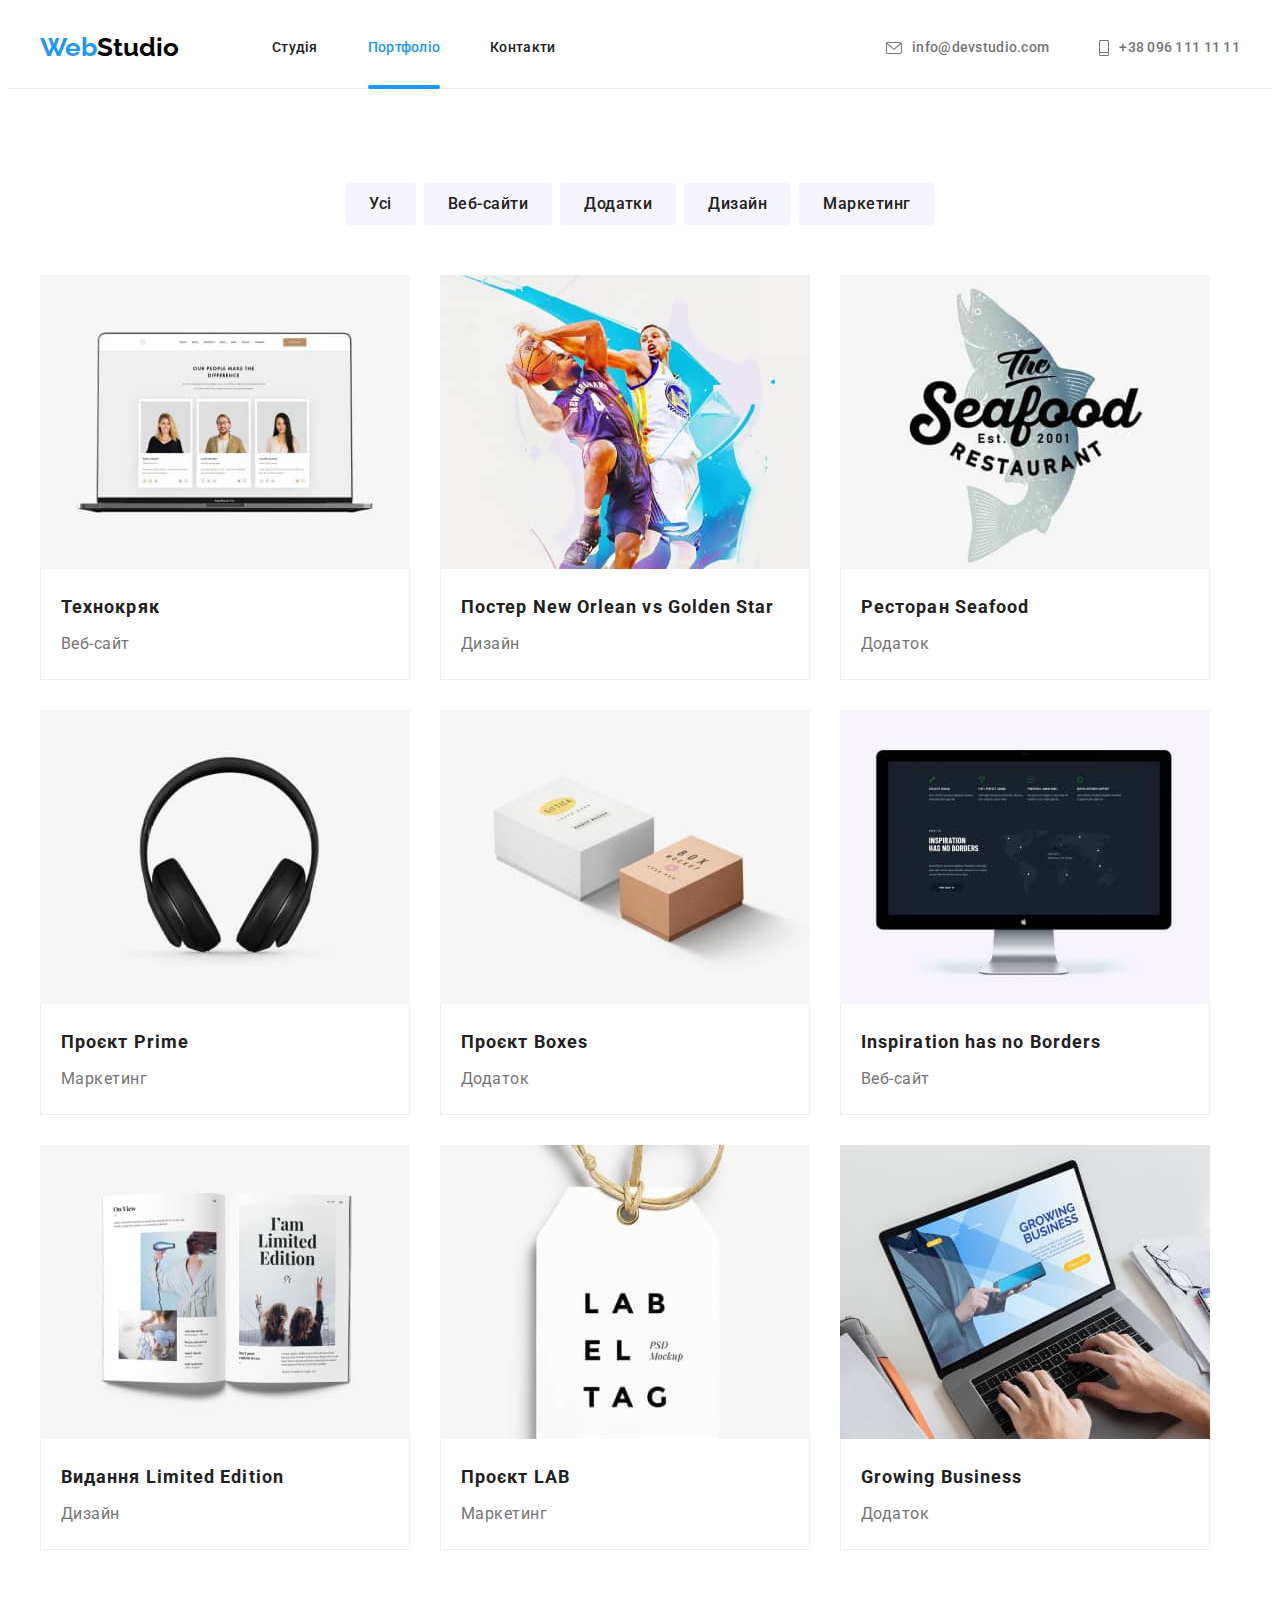
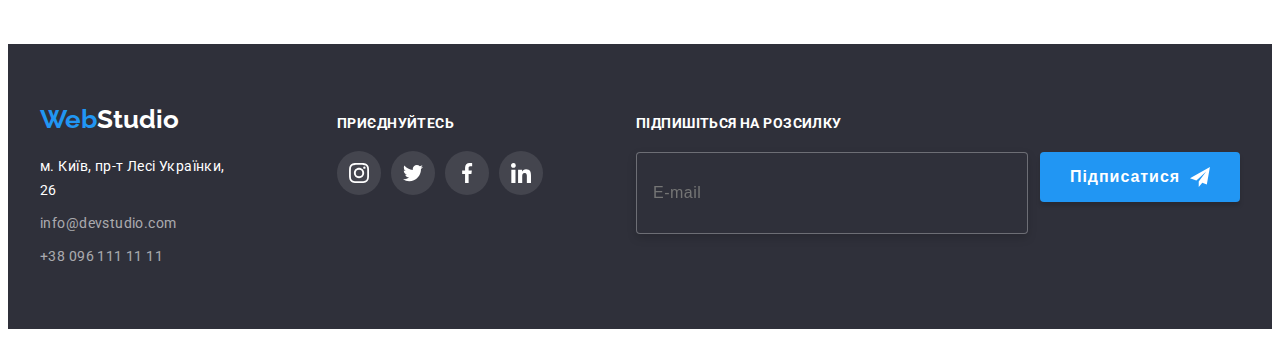
==== portfolio.html @ a9c13bf9 "create" ====
<!DOCTYPE html>
<html lang="en">

<head>
    <meta charset="UTF-8">
    <meta http-equiv="X-UA-Compatible" content="IE=edge">
    <meta name="viewport" content="width=device-width, initial-scale=1.0">

    <!-- Fonts -->
    <link rel="preconnect" href="https://fonts.googleapis.com">
    <link rel="preconnect" href="https://fonts.gstatic.com" crossorigin>
    <link
        href="https://fonts.googleapis.com/css2?family=Raleway:wght@700&family=Roboto:wght@400;500;700;900&display=swap"
        rel="stylesheet">

    <!-- Normalize -->
    <link rel="stylesheet" href="https://cdnjs.cloudflare.com/ajax/libs/modern-normalize/1.1.0/modern-normalize.min.css"
        integrity="sha512-wpPYUAdjBVSE4KJnH1VR1HeZfpl1ub8YT/NKx4PuQ5NmX2tKuGu6U/JRp5y+Y8XG2tV+wKQpNHVUX03MfMFn9Q=="
        crossorigin="anonymous" referrerpolicy="no-referrer" />

    <!-- Custom style -->
    <link rel="stylesheet" href="./css/main.min.css" />
    <!-- <link rel="stylesheet" href="./css/styles.css" /> -->
    <title>Portfolio</title>
</head>

<body>
    <!-- HEADER -->

    <header class="header__border">
        <!-- LOGO -->
        <div class="header__container container">
            <a class="header__logo logo" href="./index.html"> <span class="logo__main-part logo">Web</span><span
                    class="logo__second-part logo">Studio</span></a>
            <nav class="nav">
                <ul class="nav__list list">
                    <li class="nav__item"><a href="./index.html" class="nav__link link">Студія</a></li>
                    <li class="nav__item"><a href="./portfolio.html" class="nav__link link nav__link--current">Портфоліо</a></li>
                    <li class="nav__item"><a href="#contacts" class="nav__link link">Контакти</a></li>
                </ul>
            </nav>
            <ul class="contacts list">
                <li class="contacts__list item">
                    <a class="contacts__link link" href="mailto:info@devstudio.com">
                        <svg class="icons" width="16" height="12">
                            <use href="./images/icons/icons.svg#icon_envelope_hover"></use>
                        </svg>
                        info@devstudio.com</a>
                </li>
                <li class="contacts__list item">
                    <a class="contacts__link link" href="tel:+380961111111">
                        <svg class="icons" width="10" height="16">
                            <use href="./images/icons/icons.svg#icon_mobile_hover"></use>
                        </svg>+38 096 111 11 11</a>
                </li>
            </ul>
        </div>
    </header>

    <main>
        <!-- OUR WORKS -->
        <section class="gallery">
            <div class="gallery__container">
                <h1 class="visually-hidden"> Наші роботи </h1>
                <!-- Radio buttons -->
                <ul class="buttons__list">
                    <li class="buttons__item list"><button class="buttons__btn btn" type="button">Усі</button></li>
                    <li class="buttons__item list"><button class="buttons__btn btn" type="button">Веб-сайти</button></li>
                    <li class="buttons__item list"><button class="buttons__btn btn" type="button">Додатки</button></li>
                    <li class="buttons__item list"><button class="buttons__btn btn" type="button">Дизайн</button></li>
                    <li class="buttons__item list"><button class="buttons__btn btn" type="button">Маркетинг</button></li>
                </ul>
                <!-- GALLERY -->
                <ul class="projects__list list">
                    <li class="projects__item">
                        <a href="" class="projects__img link">
                            <div class="project__thumb">
                                <img src="./images/gallery/technokryak.jpg" width="370" alt="Технокряк">
                                <div class="overlay--slide">
                                    <p class="overlay__text">Ресурс пропонує комплексні пропозиції з різним рівнем
                                        функціоналу та сервісів. Все це дозволить відвідувачу отримати вичерпні
                                        відомості про компанію чи приватну особу.</p>
                                </div>
                            </div>
                            <div class="project__border">
                                <h2 class="projects__titel">Технокряк</h2>
                                <p class="project__description">Веб-сайт</p>
                            </div>
                        </a>
                    </li>
                    <li class="projects__item">
                        <a href="" class="projects__img link">
                            <div class="project__thumb">
                                <img src="./images/gallery/poster.jpg" width="370"
                                    alt="Постер New Orlean vs Golden Star">
                                <div class="overlay--slide">
                                    <p class="overlay__text">Lorem ipsum dolor sit, amet consectetur adipisicing
                                        elit. Similique minus, alias quisquam itaque velit ea reprehenderit quam?
                                        Eveniet, veniam laboriosam?</p>
                                </div>
                            </div>
                            <div class="project__border">
                                <h2 class="projects__titel">Постер New Orlean vs Golden Star</h2>
                                <p class="project__description">Дизайн</p>
                            </div>
                        </a>
                    </li>
                    <li class="projects__item">
                        <a href="" class="projects__img link">
                            <div class="project__thumb">
                                <img src="./images/gallery/restoran.jpg" width="370" 
                                alt="Ресторан Seafood">
                                <div class="overlay--slide">
                                    <p class="overlay__text">Lorem ipsum dolor sit, amet consectetur adipisicing
                                        elit. Similique minus, alias quisquam itaque velit ea reprehenderit quam?
                                        Eveniet, veniam laboriosam?</p>
                                </div>
                            </div>
                            <div class="project__border">
                                <h2 class="projects__titel">Ресторан Seafood</h2>
                                <p class="project__description">Додаток</p>
                            </div>
                        </a>
                    </li>
                    <li class="projects__item">
                        <a href="" class="projects__img link">
                            <div class="project__thumb">
                                <img src="./images/gallery/project-prime.jpg" width="370" 
                                alt="Проєкт Prime">
                                <div class="overlay--slide">
                                    <p class="overlay__text">Lorem ipsum dolor sit, amet consectetur adipisicing
                                        elit. Similique minus, alias quisquam itaque velit ea reprehenderit quam?
                                        Eveniet, veniam laboriosam?</p>
                                </div>
                            </div>
                            <div class="project__border">
                                <h2 class="projects__titel">Проєкт Prime</h2>
                                <p class="project__description">Маркетинг</p>
                            </div>
                        </a>
                    </li>
                    <li class="projects__item">
                        <a href="" class="projects__img link">
                            <div class="project__thumb">
                                <img src="./images/gallery/project-boxes.jpg" width="370" 
                                alt="Проєкт Boxes">
                                <div class="overlay--slide">
                                    <p class="overlay__text">Lorem ipsum dolor sit, amet consectetur adipisicing
                                        elit. Similique minus, alias quisquam itaque velit ea reprehenderit quam?
                                        Eveniet, veniam laboriosam?</p>
                                </div>
                            </div>
                            <div class="project__border">
                                <h2 class="projects__titel">Проєкт Boxes</h2>
                                <p class="project__description">Додаток</p>
                            </div>
                        </a>
                    </li>
                    <li class="projects__item">
                        <a href="" class="projects__img link">
                            <div class="project__thumb">
                                <img src="./images/gallery/Inspiration-has-no-Borders.jpg" width="370"
                                    alt="Inspiration has no Borders">
                                <div class="overlay--slide">
                                    <p class="overlay__text">Lorem ipsum dolor sit, amet consectetur adipisicing
                                            elit. Similique minus, alias quisquam itaque velit ea reprehenderit quam?
                                            Eveniet, veniam laboriosam?</p>
                                </div>
                            </div>
                            <div class="project__border">
                                <h2 class="projects__titel">Inspiration has no Borders</h2>
                                <p class="project__description">Веб-сайт</p>
                            </div>
                        </a>
                    </li>
                    <li class="projects__item">
                        <a href="" class="projects__img link">
                            <div class="project__thumb">
                                <img src="./images/gallery/Vydannya-Limited-Edition.jpg" width="370"
                                    alt="Видання Limited Edition">
                                <div class="overlay--slide">
                                    <p class="overlay__text">Lorem ipsum dolor sit, amet consectetur adipisicing
                                            elit. Similique minus, alias quisquam itaque velit ea reprehenderit quam?
                                            Eveniet, veniam laboriosam?</p>
                                </div>
                            </div>
                            <div class="project__border">
                                <h2 class="projects__titel">Видання Limited Edition</h2>
                                <p class="project__description">Дизайн</p>
                            </div>
                        </a>
                    </li>
                    <li class=" projects__item">
                                    <a href="" class="projects__img link">
                                        <div class="project__thumb">
                                            <img src="./images/gallery/project-lab.jpg" width="370" 
                                            alt="Проєкт LAB">
                                            <div class="overlay--slide">
                                                <p class="overlay__text">Lorem ipsum dolor sit, amet consectetur adipisicing
                                                    elit. Similique minus, alias quisquam itaque velit ea reprehenderit quam?
                                                    Eveniet, veniam laboriosam?</p>
                                            </div>
                                        </div>
                                        <div class="project__border">
                                            <h2 class="projects__titel">Проєкт LAB</h2>
                                            <p class="project__description">Маркетинг</p>
                                        </div>
                                    </a>
                    </li>
                    <li class="projects__item">
                        <a href="" class="projects__img link">
                            <div class="project__thumb">
                                <img src="./images/gallery/Growing-Business.jpg" width="370" 
                                alt="Growing Business">
                                <div class="overlay--slide">
                                    <p class="overlay__text">Lorem ipsum dolor sit, amet consectetur adipisicing
                                        elit. Similique minus, alias quisquam itaque velit ea reprehenderit quam?
                                        Eveniet, veniam laboriosam?</p>
                                </div>
                            </div>
                            <div class="project__border">
                                <h2 class="projects__titel">Growing Business</h2>
                                <p class="project__description">Додаток</p>
                            </div>
                        </a>
                    </li>
                </ul>
            </div>
        </section>
    </main>

    <!-- FOOTER -->
    <footer class="footer">
        <div class="footer__container container">
            <div class="footer__adress">
                <a class="logo" href="./index.html"> 
                    <span class="logo__main-part logo">Web</span><span class="logo__second-part--colored logo">Studio</span>
                </a>
                    <address id="contacts">
                        <ul class="adress list">
                            <li class="adress__item">
                                <a href="https://goo.gl/maps/8Er3a7TzA3oxAraK9" 
                                    class="adress__item link"
                                    target="_blank" 
                                    rel="noopener noreferrer nofollow">
                                    м. Київ, пр-т Лесі Українки, 26
                                </a>
                            </li>
                            <li class="adress__item--positioned list">
                                <a href="mailto:info@devstudio.com"
                                    class="adress__link link" 
                                    target="_blank" 
                                    rel="noopener noreferrer nofollow">
                                    info@devstudio.com
                                </a>
                            </li>
                            <li class="adress-item--positioned list">
                                <a href="tel:+380961111111"
                                    class="adress__link link">
                                    +38 096 111 11 11
                                </a>
                            </li>
                        </ul>
                    </address>
            </div>
            <div class="footer__links">
                <h2 class="footer__titel">ПРИЄДНУЙТЕСЬ</h2>
                <ul class="social list">
                    <li class="social__items">
                        <a class="social__link-footer link" href="https://instagram.com" target=_blank
                            rel="nofollow noopener noreferrer" aria-label="instagram icon">
                            <svg class="social__icons--colored" width="20" height="20">
                                <use href="./images/icons/icons.svg#icon_instagram"></use>
                            </svg>
                        </a>
                    </li>
                    <li class="social__items">
                        <a class="social__link-footer link" href="https://twitter.com" target=_blank
                            rel="nofollow noopener noreferrer" aria-label="twitter icon">
                            <svg class="social__icons--colored" width="20" height="20">
                                <use href="./images/icons/icons.svg#icon_twitter"></use>
                            </svg>
                        </a>
                    </li>
                    <li class="social__items">
                        <a class="social__link-footer link" href="https://facebook.com" target=_blank
                            rel="nofollow noopener noreferrer" aria-label="facebook icon">
                            <svg class="social__icons--colored" width="20" height="20">
                                <use href="./images/icons/icons.svg#icon_facebook"></use>
                            </svg>
                        </a>
                    </li>
                    <li class="social__items">
                        <a class="social__link-footer link" href="https://linkedin.com" target=_blank
                            rel="nofollow noopener noreferrer" aria-label="linkedin icon">
                            <svg class="social__icons--colored" width="20" height="20">
                                <use href="./images/icons/icons.svg#icon_linkedin"></use>
                            </svg>
                        </a>
                    </li>
                </ul>
            </div>
            <div class="subscription">
                <p class="subscription__titel">ПІДПИШІТЬСЯ НА РОЗСИЛКУ</p>
                <form class="subscription__form">
                    <label class="subscription__label" for="e-mail"></label>
                    <input class="subscription__input" type="email" name="e-mail" id="e-mail" placeholder="E-mail" >
                    <button class="subscription__btn" type="submit">Підписатися
                        <svg class="subscription__icon" width="24" height="24">
                          <use href="./images/icons/icons.svg#icon-send"></use>
                        </svg>
                    </button>
                </form>
            </div>
        </div>
    </footer>

</body>
---- css/main.min.css ----
:root{--main-font: "Roboto", sans-serif;--secondary-font: "Raleway", sans-serif;--accent-color: #2196f3;--main-color: #212121;--second-color: #ffffff;--adress-txt-main-color: rgba(255, 255, 255, 0.6);--logo-color-main: #000000;--background-text-color: #757575;--background-bgh-bgf-color: #2f303a;--background-bgsection-color: #f5f4fa;--trns: 250ms cubic-bezier(0.4, 0, 0.2, 1);--index-backdrop: 1}.visually-hidden{position:absolute;width:1px;height:1px;margin:-1px;border:0;padding:0;white-space:nowrap;-webkit-clip-path:inset(100%);clip-path:inset(100%);clip:rect(0 0 0 0);overflow:hidden}html{scroll-behavior:smooth}body{font-family:var(--main-font);color:var(--main-color);background-color:var(--second-color)}ul{padding-left:0;margin-top:0;margin-bottom:0}h1,h2,h3,h4,h5,h6,p{margin:0}img{display:block}.link,.logo{text-decoration:none}.link{-webkit-transition:color var(--trns);transition:color var(--trns)}.list{list-style:none;margin:0;padding:0}.container{width:1200px;margin:0 auto;padding:0 15px}.btn{cursor:pointer;background:rgba(0,0,0,0)}.btn:hover,.btn:focus{background-color:#188ce8}.subscription__btn{display:-webkit-box;display:-ms-flexbox;display:flex;gap:10px;-webkit-box-align:center;-ms-flex-align:center;align-items:center;text-align:center;width:200px;height:50px;padding:10px 28px;font-weight:700;font-size:16px;line-height:1.88;letter-spacing:.06em;color:var(--second-color);background-color:var(--accent-color);border-radius:4px;border-color:rgba(0,0,0,0);-webkit-box-shadow:0px 4px 4px rgba(0,0,0,.15);box-shadow:0px 4px 4px rgba(0,0,0,.15);-webkit-transition:var(--trns);transition:var(--trns)}.subscription__btn:focus,.subscription__btn:hover{background:#188ce8;-webkit-box-shadow:0px 4px 4px rgba(0,0,0,.15);box-shadow:0px 4px 4px rgba(0,0,0,.15)}.buttons__btn{padding:6px 22px;font-family:inherit;cursor:pointer;background-color:var(--background-bgsection-color);border-radius:4px;border-color:rgba(0,0,0,0);font-weight:500;font-size:16px;line-height:1.62;text-align:center;letter-spacing:.03em;color:var(--main-color);-webkit-transition:background-color var(--trns),color var(--trns),-webkit-box-shadow var(--trns);transition:background-color var(--trns),color var(--trns),-webkit-box-shadow var(--trns);transition:background-color var(--trns),color var(--trns),box-shadow var(--trns);transition:background-color var(--trns),color var(--trns),box-shadow var(--trns),-webkit-box-shadow var(--trns)}.buttons__btn:hover,.buttons__btn:focus{background-color:var(--accent-color);color:var(--second-color);-webkit-box-shadow:0px 2px 2px 0px rgba(0,0,0,.1215686275),0px 1px 2px 0px rgba(0,0,0,.0784313725),0px 3px 1px 0px rgba(0,0,0,.1019607843);box-shadow:0px 2px 2px 0px rgba(0,0,0,.1215686275),0px 1px 2px 0px rgba(0,0,0,.0784313725),0px 3px 1px 0px rgba(0,0,0,.1019607843)}.close-btn{position:absolute;top:8px;right:8px;display:-webkit-box;display:-ms-flexbox;display:flex;-webkit-box-pack:center;-ms-flex-pack:center;justify-content:center;-webkit-box-align:center;-ms-flex-align:center;align-items:center;width:30px;height:30px;border-radius:50%;padding:0;background-color:rgba(0,0,0,0);border:rgba(0,0,0,0);cursor:pointer}.close-btn .close-btn--opened{opacity:1;-webkit-transition:var(--trns);transition:var(--trns)}.close-btn .close-btn--closed{opacity:0;-webkit-transition:var(--trns);transition:var(--trns)}.close-btn:hover .close-btn--opened,.close-btn:focus .close-btn--opened{opacity:0}.close-btn:hover .close-btn--closed,.close-btn:focus .close-btn--closed{opacity:1}.btn-modal{display:block;margin:0 auto;margin-top:30px;width:200px;height:50px;font-weight:700;font-size:16px;line-height:1.88;letter-spacing:.06em;color:var(--second-color);background:var(--accent-color);-webkit-box-shadow:0px 4px 4px rgba(0,0,0,.15);box-shadow:0px 4px 4px rgba(0,0,0,.15);border-radius:4px;border-color:rgba(0,0,0,0);-webkit-transition:var(--trns);transition:var(--trns);cursor:pointer}.btn-modal:focus,.btn-modal:hover{background:#188ce8;-webkit-box-shadow:0px 4px 4px rgba(0,0,0,.15);box-shadow:0px 4px 4px rgba(0,0,0,.15)}.link:hover,.link:focus{color:var(--accent-color)}.header__border{border-bottom:1px solid #ececec}.header__container{display:-webkit-box;display:-ms-flexbox;display:flex;-webkit-box-align:center;-ms-flex-align:center;align-items:center}.contacts{display:-webkit-box;display:-ms-flexbox;display:flex;-webkit-box-align:center;-ms-flex-align:center;align-items:center;margin-left:auto}.contacts__list:not(:last-child){display:-webkit-box;display:-ms-flexbox;display:flex;-webkit-box-align:center;-ms-flex-align:center;align-items:center;margin-left:auto;margin-right:50px}.contacts__link{display:-webkit-box;display:-ms-flexbox;display:flex;-webkit-box-align:center;-ms-flex-align:center;align-items:center;padding:32px 0;font-weight:500;font-size:14px;line-height:1.14;letter-spacing:.02em;color:var(--background-text-color);-webkit-transition:color var(--trns);transition:color var(--trns)}.icons{margin-right:10px;fill:currentColor;-webkit-transition:color var(--trns);transition:color var(--trns);-webkit-transition:border-color var(--trns);transition:border-color var(--trns)}.icons:hover,.icons:focus{color:var(--accent-color)}.header__logo{margin-right:93px}.logo,.logo__main-part,.logo__second-part{font-family:var(--secondary-font);font-style:normal;font-weight:700;font-size:26px;line-height:1.2;color:var(--logo-color-main)}.logo__main-part{color:var(--accent-color)}.logo__second-part--colored.logo{color:var(--second-color)}.nav__list{display:-webkit-box;display:-ms-flexbox;display:flex;-webkit-box-align:center;-ms-flex-align:center;align-items:center}.nav__list :not(:last-child){margin-right:50px}.nav__link{display:block;padding:32px 0;position:relative;font-style:normal;font-weight:500;font-size:14px;line-height:1.14;letter-spacing:.02em;color:var(--main-color)}.nav__link--current{color:var(--accent-color)}.nav__link--current::after{content:"";position:absolute;bottom:-1px;left:0;display:block;width:100%;height:4px;border-radius:2px;background-color:var(--accent-color)}.hero{max-width:1600px;margin:auto;padding:200px 0px;text-align:center;background-image:-webkit-gradient(linear, left top, right top, from(rgba(47, 48, 58, 0.4)), to(rgba(47, 48, 58, 0.4))),url(../images/heroes/img_heroes_s.jpg);background-image:linear-gradient(to right, rgba(47, 48, 58, 0.4), rgba(47, 48, 58, 0.4)),url(../images/heroes/img_heroes_s.jpg);background-color:#c4c4c4;background-position:center;background-repeat:no-repeat}.hero__titel{margin-right:auto;margin-left:auto;width:696px;font-weight:900;font-size:44px;line-height:1.36;text-align:center;letter-spacing:.06em;text-transform:uppercase;color:var(--second-color)}.hero__button{margin-top:30px;border-radius:4px;min-width:216px;padding:10px 32px;border:none;-webkit-box-shadow:0px 4px 4px rgba(0,0,0,.15);box-shadow:0px 4px 4px rgba(0,0,0,.15);font-family:inherit;font-weight:700;font-size:16px;line-height:1.88;text-align:center;letter-spacing:.06em;color:var(--second-color);background-color:var(--accent-color);-webkit-transition:background-color var(--trns),color var(--trns),-webkit-box-shadow var(--trns);transition:background-color var(--trns),color var(--trns),-webkit-box-shadow var(--trns);transition:background-color var(--trns),color var(--trns),box-shadow var(--trns);transition:background-color var(--trns),color var(--trns),box-shadow var(--trns),-webkit-box-shadow var(--trns)}.quality-section{padding-top:94px;padding-bottom:94px}.quality__list{display:-webkit-box;display:-ms-flexbox;display:flex;padding-left:0%}.quality__item:not(:last-child){margin-right:30px}.quality__item::before{display:block;margin-bottom:30px;content:"";height:120px;border-radius:4px;background-color:var(--background-bgsection-color);background-size:70px 70px;background-repeat:no-repeat;background-position:center}.icon-antenna::before{background-image:url(../images/icons/icon_antenna.svg)}.icon-clock::before{background-image:url(../images/icons/icon_clock.svg)}.icon-diagram::before{background-image:url(../images/icons/icon_diagram.svg)}.icon-astronaut::before{background-image:url(../images/icons/icon_astronaut.svg)}.quality__titel{margin-bottom:10px;font-weight:700;font-size:14px;line-height:1.14;letter-spacing:.03em;text-transform:uppercase;color:var(--main-color)}.quality__description{display:block;width:270px;font-size:14px;line-height:1.71;letter-spacing:.03em;color:var(--background-text-color)}.about{padding-bottom:94px}.about__titel{-ms-flex-preferred-size:366px;flex-basis:366px;margin-bottom:50px;font-weight:700;font-size:36px;line-height:1.17;text-align:center;letter-spacing:.03em;color:var(--main-color)}.about__list{display:-webkit-box;display:-ms-flexbox;display:flex;gap:30px}.about__item{position:relative}.about__overlay-box{position:absolute;bottom:0;left:0;width:100%;padding-top:27px;height:70px;background:rgba(47,48,58,.8)}.about__overlay-text{font-weight:700;font-size:14px;line-height:1.14;text-align:center;letter-spacing:.03em;text-transform:uppercase;color:var(--second-color)}.staff{padding-top:94px;padding-bottom:94px;background-color:var(--background-bgsection-color)}.staff__titel{font-weight:700;font-size:36px;line-height:1.17;text-align:center;letter-spacing:.03em;color:var(--main-color)}.staff__list{display:-webkit-box;display:-ms-flexbox;display:flex;margin-top:50px;margin-bottom:0px;gap:30px}.staff__item{border-radius:0px 0px 4px 4px;background-color:var(--second-color);-webkit-box-shadow:0px 1px 3px 0px rgba(0,0,0,.1215686275),0px 2px 1px 0px rgba(0,0,0,.2),0px 1px 1px 0px rgba(0,0,0,.1411764706);box-shadow:0px 1px 3px 0px rgba(0,0,0,.1215686275),0px 2px 1px 0px rgba(0,0,0,.2),0px 1px 1px 0px rgba(0,0,0,.1411764706)}.staff__name--container{padding:30px 0}.staff__name{margin-bottom:10px;font-weight:500;font-size:16px;line-height:1.19;text-align:center;letter-spacing:.03em;color:var(--main-color)}.staff__position{font-size:16px;line-height:19px;text-align:center;letter-spacing:.03em;color:var(--background-text-color);margin-bottom:16px}.social{display:-webkit-box;display:-ms-flexbox;display:flex;-webkit-box-pack:center;-ms-flex-pack:center;justify-content:center;gap:10px}.social__link{display:-webkit-box;display:-ms-flexbox;display:flex;-webkit-box-pack:center;-ms-flex-pack:center;justify-content:center;-webkit-box-align:center;-ms-flex-align:center;align-items:center;width:44px;height:44px;color:var(--main-color);background-color:var(--second-color);border-radius:50%;fill:#afb1b8;-webkit-transition:color var(--trns),background-color var(--trns);transition:color var(--trns),background-color var(--trns)}.social__link:hover,.social__link:focus{background-color:var(--accent-color);fill:var(--second-color)}.clients{padding-top:94px;padding-bottom:94px;background-color:var(--second-color)}.clients__titel{-ms-flex-preferred-size:366px;flex-basis:366px;margin-bottom:50px;font-weight:700;font-size:36px;line-height:1.17;text-align:center;letter-spacing:.03em;color:var(--main-color)}.clients__list{display:-webkit-box;display:-ms-flexbox;display:flex;-webkit-box-pack:center;-ms-flex-pack:center;justify-content:center;-webkit-box-align:center;-ms-flex-align:center;align-items:center;gap:30px}.clients__link{width:170px;height:92px;display:-webkit-box;display:-ms-flexbox;display:flex;-webkit-box-pack:center;-ms-flex-pack:center;justify-content:center;-webkit-box-align:center;-ms-flex-align:center;align-items:center;color:#afb1b8;border-radius:4px;border:1px solid #afb1b8;-webkit-transition:border var(--trns);transition:border var(--trns)}.clients__link:hover,.clients__link:focus{border-color:var(--accent-color)}.clients__icon{fill:currentColor;-webkit-transition:color var(--trns),border-color var(--trns),fill var(--trns);transition:color var(--trns),border-color var(--trns),fill var(--trns)}.clients__icon:hover,.clients__icon:focus{fill:var(--accent-color)}.footer{background-color:var(--background-bgh-bgf-color);padding:60px 15px}.footer__container{display:-webkit-box;display:-ms-flexbox;display:flex;-webkit-box-pack:start;-ms-flex-pack:start;justify-content:flex-start;-webkit-box-align:baseline;-ms-flex-align:baseline;align-items:baseline;padding:0px 15px}.footer__adress{margin-right:93px}.footer__links{margin-right:93px}.footer__titel{font-weight:700;font-size:14px;line-height:16px;letter-spacing:.03em;text-transform:uppercase;color:var(--second-color);margin-bottom:20px}.social__link-footer{display:-webkit-box;display:-ms-flexbox;display:flex;-webkit-box-pack:center;-ms-flex-pack:center;justify-content:center;-webkit-box-align:center;-ms-flex-align:center;align-items:center;width:44px;height:44px;color:var(--main-color);background-color:rgba(255,255,255,.1);border-radius:50%;-webkit-transition:background-color var(--trns);transition:background-color var(--trns)}.social__link-footer:hover,.social__link-footer:focus{background-color:var(--accent-color)}.social__icons{-webkit-transition:fill var(--trns);transition:fill var(--trns)}.social__icons:hover,.social__icons:focus{fill:var(--second-color)}.social__icons--colored{fill:var(--second-color)}address{margin-top:20px}.adress__item{margin-bottom:9px;font-style:normal;font-size:14px;line-height:1.71;letter-spacing:.03em;color:var(--second-color)}.adress__item--positioned:not(:last-child){margin-bottom:9px}.adress__link{font-style:normal;font-size:14px;line-height:1.71;letter-spacing:.03em;color:var(--adress-txt-main-color)}.subscription__titel{font-weight:700;font-size:14px;line-height:1.14;letter-spacing:.03em;text-transform:uppercase;color:var(--second-color);margin-bottom:20px}.subscription__form{display:-webkit-box;display:-ms-flexbox;display:flex}.subscription__input{width:358px;height:50px;padding:15px 16px;margin-right:12px;border:1px solid rgba(255,255,255,.3);-webkit-filter:drop-shadow(0px 4px 4px rgba(0, 0, 0, 0.15));filter:drop-shadow(0px 4px 4px rgba(0, 0, 0, 0.15));border-radius:4px;font-size:16px;line-height:1.25;-webkit-box-align:center;-ms-flex-align:center;align-items:center;letter-spacing:.03em;color:rgba(255,255,255,.6);background-color:var(--background-bgh-bgf-color)}.gallery{padding:94px 0}.gallery__container{width:1200px;margin:0 auto 0;padding:0 15px}.buttons__list{display:-webkit-box;display:-ms-flexbox;display:flex;-webkit-box-pack:center;-ms-flex-pack:center;justify-content:center;margin-bottom:50px}.buttons__item:not(:last-child){margin-right:8px}.projects__list{display:-webkit-box;display:-ms-flexbox;display:flex;-ms-flex-wrap:wrap;flex-wrap:wrap;gap:30px}.projects__item{display:block;background:var(--second-color);-ms-flex-preferred-size:370px;flex-basis:370px}.projects__img{display:inline-block;-webkit-transition:-webkit-box-shadow var(--trns);transition:-webkit-box-shadow var(--trns);transition:box-shadow var(--trns);transition:box-shadow var(--trns), -webkit-box-shadow var(--trns)}.projects__img:hover,.projects__img:focus{-webkit-box-shadow:1px 4px 6px 0px rgba(0,0,0,.16),0px 4px 4px 0px rgba(0,0,0,.06),0px 1px 1px 0px rgba(0,0,0,.12);box-shadow:1px 4px 6px 0px rgba(0,0,0,.16),0px 4px 4px 0px rgba(0,0,0,.06),0px 1px 1px 0px rgba(0,0,0,.12)}.projects__img:hover .overlay--slide,.projects__img:focus .overlay--slide{-webkit-transform:translateY(0%);transform:translateY(0%)}.project__thumb{position:relative;overflow:hidden}.overlay--slide{position:absolute;top:0;left:0;-webkit-transform:translateY(100%);transform:translateY(100%);-webkit-transition:-webkit-transform var(--trns);transition:-webkit-transform var(--trns);transition:transform var(--trns);transition:transform var(--trns), -webkit-transform var(--trns);display:-webkit-box;display:-ms-flexbox;display:flex;-webkit-box-align:center;-ms-flex-align:center;align-items:center;width:100%;height:100%;-webkit-backdrop-filter:blur(1px);backdrop-filter:blur(1px);background-color:rgba(33,150,243,.9)}.overlay__text{padding-left:24px;padding-right:24px;font-size:18px;line-height:1.56;letter-spacing:.03em;color:var(--second-color)}.project__border{padding:20px 10px 20px 20px;border-left:1px solid #eee;border-right:1px solid #eee;border-bottom:1px solid #eee}.projects__titel{margin-bottom:4px;font-weight:700;font-size:18px;line-height:2;letter-spacing:.06em;color:var(--main-color)}.project__description{font-size:16px;line-height:1.88;letter-spacing:.03em;color:var(--background-text-color)}.backdrop{position:fixed;top:0;left:0;z-index:var(--index-backdrop);width:100%;height:100%;background-color:rgba(47,48,58,.4);-webkit-transition:opacity var(--trns),visibility var(--trns);transition:opacity var(--trns),visibility var(--trns)}.backdrop.is-hidden{opacity:0;visibility:hidden;pointer-events:none}.backdrop__modal{position:absolute;top:50%;left:50%;-webkit-transform:translate(-50%, -50%);transform:translate(-50%, -50%);width:528px;min-height:581px;padding:40px;background-color:var(--second-color);border-radius:4px;-webkit-box-shadow:0px 1px 3px rgba(0,0,0,.12),0px 1px 1px rgba(0,0,0,.14),0px 2px 1px rgba(0,0,0,.2);box-shadow:0px 1px 3px rgba(0,0,0,.12),0px 1px 1px rgba(0,0,0,.14),0px 2px 1px rgba(0,0,0,.2)}.modal-form__titel{margin-bottom:12px;font-weight:700;font-size:20px;line-height:23px;text-align:center;letter-spacing:.03em;color:var(--main-color)}.form__group{display:-webkit-box;display:-ms-flexbox;display:flex;position:relative;-webkit-box-orient:vertical;-webkit-box-direction:normal;-ms-flex-direction:column;flex-direction:column;margin-bottom:10px}.form__label{margin-bottom:4px;font-size:12px;line-height:1.166;letter-spacing:.01em;color:var(--background-text-color);-webkit-transition:var(--trns);transition:var(--trns)}.form__input{width:100%;height:40px;padding-left:42px;gap:10px;border:1px solid rgba(33,33,33,.2);border-radius:4px;font-size:14px;line-height:1.66px;-webkit-transition:var(--trns);transition:var(--trns)}.form__icon{display:inline-block;position:absolute;top:50%;left:14px;width:18px;height:18px}.form__input:focus+.form__icon{color:var(--accent-color);fill:var(--accent-color)}.form__input:focus-within,.form__massege:focus-within{outline:0;outline-offset:0;-webkit-appearance:none;-moz-appearance:none;appearance:none;border:1px solid #2196f3;border-radius:4px}.form__massege{padding:12px 16px;resize:none;font-size:12px;line-height:1.17;letter-spacing:.01em;border:1px solid rgba(33,33,33,.2);border-radius:4px;-webkit-transition:var(--trns);transition:var(--trns)}.checkbox{display:-webkit-box;display:-ms-flexbox;display:flex;-webkit-box-pack:center;-ms-flex-pack:center;justify-content:center;-webkit-box-align:center;-ms-flex-align:center;align-items:center;margin-top:20px}.checkbox__input{-webkit-appearance:none;-moz-appearance:none;appearance:none;-webkit-transition:var(--trns);transition:var(--trns);cursor:pointer}.checkbox__text{display:block;padding-left:9px;text-align:center;font-size:14px;line-height:1.71;letter-spacing:.03em;color:var(--background-text-color)}.checkbox__icon{-webkit-transition:var(--trns);transition:var(--trns)}.checkbox__link{color:var(--accent-color)}.checkbox__icon .checkbox__input--unchecked{opacity:1;-webkit-transition:var(--trns);transition:var(--trns)}.checkbox__input:checked+.checkbox__icon .checkbox__input--unchecked{opacity:0}.checkbox__icon .checkbox__input--checked{opacity:0;-webkit-transition:var(--trns);transition:var(--trns)}.checkbox__input:checked+.checkbox__icon .checkbox__input--checked{opacity:1}/*# sourceMappingURL=main.min.css.map */
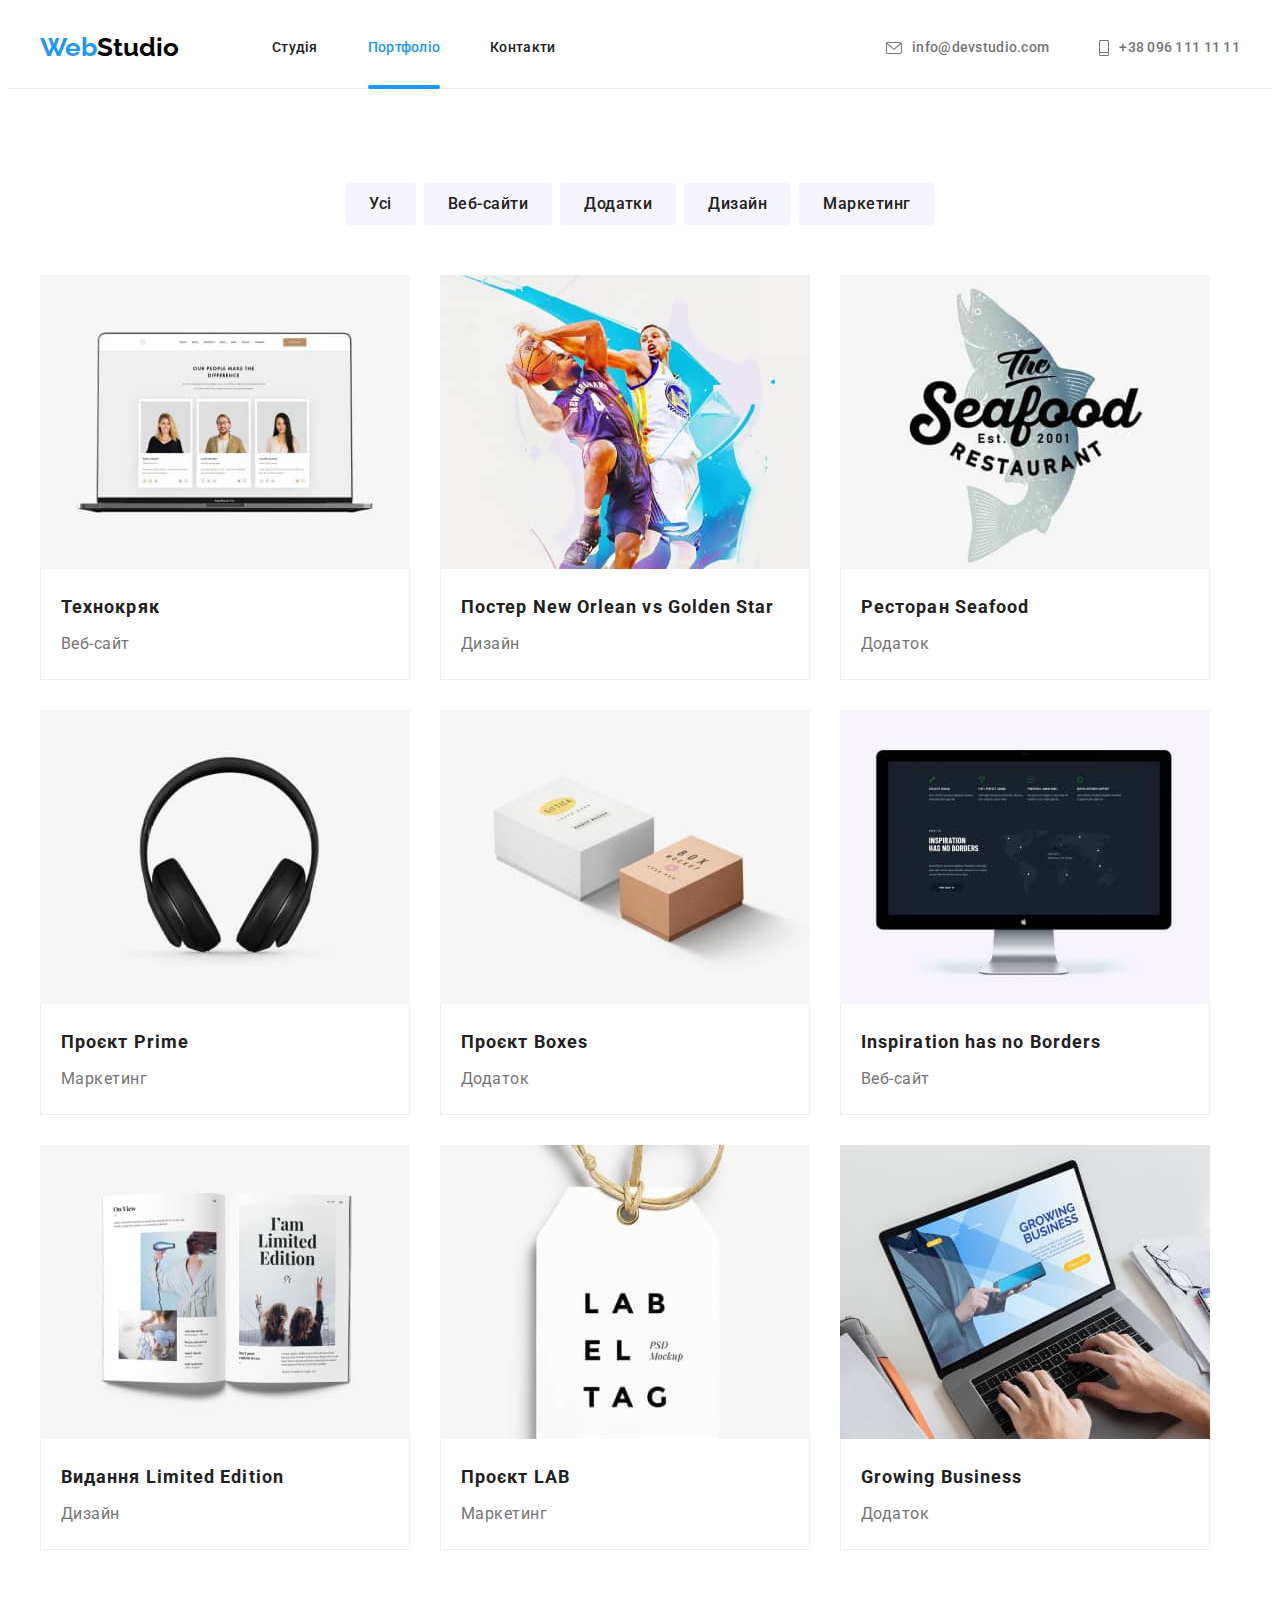
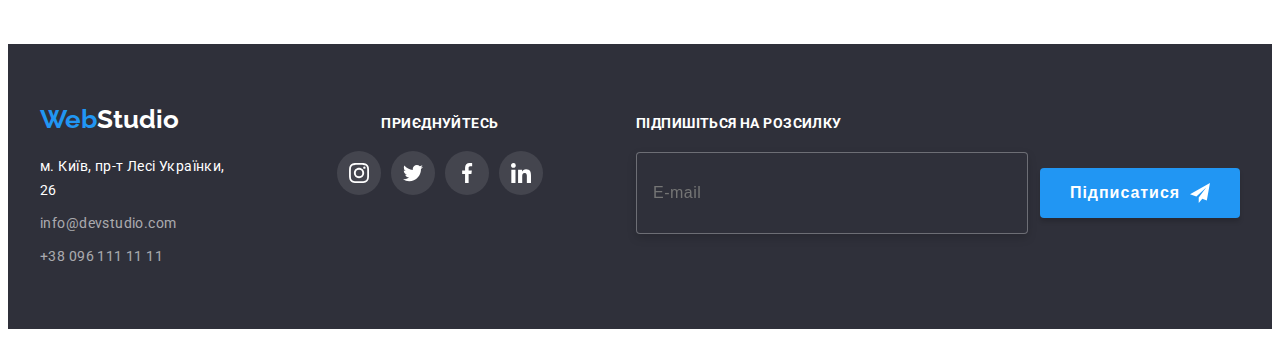
==== commit a915889e: "upd picture" ====
--- a/portfolio.html
+++ b/portfolio.html
@@ -1,318 +1,429 @@
 <!DOCTYPE html>
 <html lang="en">
-
-<head>
-    <meta charset="UTF-8">
-    <meta http-equiv="X-UA-Compatible" content="IE=edge">
-    <meta name="viewport" content="width=device-width, initial-scale=1.0">
+  <head>
+    <meta charset="UTF-8" />
+    <meta name="viewport" content="width=device-width, initial-scale=1.0" />
+    <meta http-equiv="X-UA-Compatible" content="IE=edge" />
+    <meta name="viewport" content="width=device-width, initial-scale=1.0" />
 
     <!-- Fonts -->
-    <link rel="preconnect" href="https://fonts.googleapis.com">
-    <link rel="preconnect" href="https://fonts.gstatic.com" crossorigin>
+    <link rel="preconnect" href="https://fonts.googleapis.com" />
+    <link rel="preconnect" href="https://fonts.gstatic.com" crossorigin />
     <link
-        href="https://fonts.googleapis.com/css2?family=Raleway:wght@700&family=Roboto:wght@400;500;700;900&display=swap"
-        rel="stylesheet">
+      href="https://fonts.googleapis.com/css2?family=Raleway:wght@700&family=Roboto:wght@400;500;700;900&display=swap"
+      rel="stylesheet"
+    />
 
     <!-- Normalize -->
-    <link rel="stylesheet" href="https://cdnjs.cloudflare.com/ajax/libs/modern-normalize/1.1.0/modern-normalize.min.css"
-        integrity="sha512-wpPYUAdjBVSE4KJnH1VR1HeZfpl1ub8YT/NKx4PuQ5NmX2tKuGu6U/JRp5y+Y8XG2tV+wKQpNHVUX03MfMFn9Q=="
-        crossorigin="anonymous" referrerpolicy="no-referrer" />
+    <link
+      rel="stylesheet"
+      href="https://cdnjs.cloudflare.com/ajax/libs/modern-normalize/1.1.0/modern-normalize.min.css"
+      integrity="sha512-wpPYUAdjBVSE4KJnH1VR1HeZfpl1ub8YT/NKx4PuQ5NmX2tKuGu6U/JRp5y+Y8XG2tV+wKQpNHVUX03MfMFn9Q=="
+      crossorigin="anonymous"
+      referrerpolicy="no-referrer"
+    />
 
     <!-- Custom style -->
     <link rel="stylesheet" href="./css/main.min.css" />
     <!-- <link rel="stylesheet" href="./css/styles.css" /> -->
     <title>Portfolio</title>
-</head>
-
-<body>
+  </head>
+
+  <body>
     <!-- HEADER -->
 
     <header class="header__border">
-        <!-- LOGO -->
-        <div class="header__container container">
-            <a class="header__logo logo" href="./index.html"> <span class="logo__main-part logo">Web</span><span
-                    class="logo__second-part logo">Studio</span></a>
-            <nav class="nav">
-                <ul class="nav__list list">
-                    <li class="nav__item"><a href="./index.html" class="nav__link link">Студія</a></li>
-                    <li class="nav__item"><a href="./portfolio.html" class="nav__link link nav__link--current">Портфоліо</a></li>
-                    <li class="nav__item"><a href="#contacts" class="nav__link link">Контакти</a></li>
-                </ul>
-            </nav>
-            <ul class="contacts list">
-                <li class="contacts__list item">
-                    <a class="contacts__link link" href="mailto:info@devstudio.com">
-                        <svg class="icons" width="16" height="12">
-                            <use href="./images/icons/icons.svg#icon_envelope_hover"></use>
-                        </svg>
-                        info@devstudio.com</a>
-                </li>
-                <li class="contacts__list item">
-                    <a class="contacts__link link" href="tel:+380961111111">
-                        <svg class="icons" width="10" height="16">
-                            <use href="./images/icons/icons.svg#icon_mobile_hover"></use>
-                        </svg>+38 096 111 11 11</a>
-                </li>
-            </ul>
+      <!-- LOGO -->
+      <div class="header__container container">
+        <a class="header__logo logo" href="./index.html">
+          <span class="logo__main-part logo">Web</span
+          ><span class="logo__second-part logo">Studio</span></a
+        >
+        <nav class="nav">
+          <ul class="nav__list list">
+            <li class="nav__item">
+              <a href="./index.html" class="nav__link link">Студія</a>
+            </li>
+            <li class="nav__item">
+              <a
+                href="./portfolio.html"
+                class="nav__link link nav__link--current"
+                >Портфоліо</a
+              >
+            </li>
+            <li class="nav__item">
+              <a href="#contacts" class="nav__link link">Контакти</a>
+            </li>
+          </ul>
+        </nav>
+        <ul class="contacts list">
+          <li class="contacts__list item">
+            <a class="contacts__link link" href="mailto:info@devstudio.com">
+              <svg class="icons" width="16" height="12">
+                <use href="./images/icons/icons.svg#icon_envelope_hover"></use>
+              </svg>
+              info@devstudio.com</a
+            >
+          </li>
+          <li class="contacts__list item">
+            <a class="contacts__link link" href="tel:+380961111111">
+              <svg class="icons" width="10" height="16">
+                <use
+                  href="./images/icons/icons.svg#icon_mobile_hover"
+                ></use></svg
+              >+38 096 111 11 11</a
+            >
+          </li>
+        </ul>
+      </div>
+    </header>
+
+    <main>
+      <!-- OUR WORKS -->
+      <section class="gallery">
+        <div class="gallery__container">
+          <h1 class="visually-hidden">Наші роботи</h1>
+          <!-- Radio buttons -->
+          <ul class="buttons__list">
+            <li class="buttons__item list">
+              <button class="buttons__btn btn" type="button">Усі</button>
+            </li>
+            <li class="buttons__item list">
+              <button class="buttons__btn btn" type="button">Веб-сайти</button>
+            </li>
+            <li class="buttons__item list">
+              <button class="buttons__btn btn" type="button">Додатки</button>
+            </li>
+            <li class="buttons__item list">
+              <button class="buttons__btn btn" type="button">Дизайн</button>
+            </li>
+            <li class="buttons__item list">
+              <button class="buttons__btn btn" type="button">Маркетинг</button>
+            </li>
+          </ul>
+          <!-- GALLERY -->
+          <ul class="projects__list list">
+            <li class="projects__item">
+              <a href="" class="projects__img link">
+                <div class="project__thumb">
+                  <img
+                    src="./images/gallery/technokryak.jpg"
+                    width="370"
+                    alt="Технокряк"
+                  />
+                  <div class="overlay--slide">
+                    <p class="overlay__text">
+                      Ресурс пропонує комплексні пропозиції з різним рівнем
+                      функціоналу та сервісів. Все це дозволить відвідувачу
+                      отримати вичерпні відомості про компанію чи приватну
+                      особу.
+                    </p>
+                  </div>
+                </div>
+                <div class="project__border">
+                  <h2 class="projects__titel">Технокряк</h2>
+                  <p class="project__description">Веб-сайт</p>
+                </div>
+              </a>
+            </li>
+            <li class="projects__item">
+              <a href="" class="projects__img link">
+                <div class="project__thumb">
+                  <img
+                    src="./images/gallery/poster.jpg"
+                    width="370"
+                    alt="Постер New Orlean vs Golden Star"
+                  />
+                  <div class="overlay--slide">
+                    <p class="overlay__text">
+                      Lorem ipsum dolor sit, amet consectetur adipisicing elit.
+                      Similique minus, alias quisquam itaque velit ea
+                      reprehenderit quam? Eveniet, veniam laboriosam?
+                    </p>
+                  </div>
+                </div>
+                <div class="project__border">
+                  <h2 class="projects__titel">
+                    Постер New Orlean vs Golden Star
+                  </h2>
+                  <p class="project__description">Дизайн</p>
+                </div>
+              </a>
+            </li>
+            <li class="projects__item">
+              <a href="" class="projects__img link">
+                <div class="project__thumb">
+                  <img
+                    src="./images/gallery/restoran.jpg"
+                    width="370"
+                    alt="Ресторан Seafood"
+                  />
+                  <div class="overlay--slide">
+                    <p class="overlay__text">
+                      Lorem ipsum dolor sit, amet consectetur adipisicing elit.
+                      Similique minus, alias quisquam itaque velit ea
+                      reprehenderit quam? Eveniet, veniam laboriosam?
+                    </p>
+                  </div>
+                </div>
+                <div class="project__border">
+                  <h2 class="projects__titel">Ресторан Seafood</h2>
+                  <p class="project__description">Додаток</p>
+                </div>
+              </a>
+            </li>
+            <li class="projects__item">
+              <a href="" class="projects__img link">
+                <div class="project__thumb">
+                  <img
+                    src="./images/gallery/project-prime.jpg"
+                    width="370"
+                    alt="Проєкт Prime"
+                  />
+                  <div class="overlay--slide">
+                    <p class="overlay__text">
+                      Lorem ipsum dolor sit, amet consectetur adipisicing elit.
+                      Similique minus, alias quisquam itaque velit ea
+                      reprehenderit quam? Eveniet, veniam laboriosam?
+                    </p>
+                  </div>
+                </div>
+                <div class="project__border">
+                  <h2 class="projects__titel">Проєкт Prime</h2>
+                  <p class="project__description">Маркетинг</p>
+                </div>
+              </a>
+            </li>
+            <li class="projects__item">
+              <a href="" class="projects__img link">
+                <div class="project__thumb">
+                  <img
+                    src="./images/gallery/project-boxes.jpg"
+                    width="370"
+                    alt="Проєкт Boxes"
+                  />
+                  <div class="overlay--slide">
+                    <p class="overlay__text">
+                      Lorem ipsum dolor sit, amet consectetur adipisicing elit.
+                      Similique minus, alias quisquam itaque velit ea
+                      reprehenderit quam? Eveniet, veniam laboriosam?
+                    </p>
+                  </div>
+                </div>
+                <div class="project__border">
+                  <h2 class="projects__titel">Проєкт Boxes</h2>
+                  <p class="project__description">Додаток</p>
+                </div>
+              </a>
+            </li>
+            <li class="projects__item">
+              <a href="" class="projects__img link">
+                <div class="project__thumb">
+                  <img
+                    src="./images/gallery/Inspiration-has-no-Borders.jpg"
+                    width="370"
+                    alt="Inspiration has no Borders"
+                  />
+                  <div class="overlay--slide">
+                    <p class="overlay__text">
+                      Lorem ipsum dolor sit, amet consectetur adipisicing elit.
+                      Similique minus, alias quisquam itaque velit ea
+                      reprehenderit quam? Eveniet, veniam laboriosam?
+                    </p>
+                  </div>
+                </div>
+                <div class="project__border">
+                  <h2 class="projects__titel">Inspiration has no Borders</h2>
+                  <p class="project__description">Веб-сайт</p>
+                </div>
+              </a>
+            </li>
+            <li class="projects__item">
+              <a href="" class="projects__img link">
+                <div class="project__thumb">
+                  <img
+                    src="./images/gallery/Vydannya-Limited-Edition.jpg"
+                    width="370"
+                    alt="Видання Limited Edition"
+                  />
+                  <div class="overlay--slide">
+                    <p class="overlay__text">
+                      Lorem ipsum dolor sit, amet consectetur adipisicing elit.
+                      Similique minus, alias quisquam itaque velit ea
+                      reprehenderit quam? Eveniet, veniam laboriosam?
+                    </p>
+                  </div>
+                </div>
+                <div class="project__border">
+                  <h2 class="projects__titel">Видання Limited Edition</h2>
+                  <p class="project__description">Дизайн</p>
+                </div>
+              </a>
+            </li>
+            <li class="projects__item">
+              <a href="" class="projects__img link">
+                <div class="project__thumb">
+                  <img
+                    src="./images/gallery/project-lab.jpg"
+                    width="370"
+                    alt="Проєкт LAB"
+                  />
+                  <div class="overlay--slide">
+                    <p class="overlay__text">
+                      Lorem ipsum dolor sit, amet consectetur adipisicing elit.
+                      Similique minus, alias quisquam itaque velit ea
+                      reprehenderit quam? Eveniet, veniam laboriosam?
+                    </p>
+                  </div>
+                </div>
+                <div class="project__border">
+                  <h2 class="projects__titel">Проєкт LAB</h2>
+                  <p class="project__description">Маркетинг</p>
+                </div>
+              </a>
+            </li>
+            <li class="projects__item">
+              <a href="" class="projects__img link">
+                <div class="project__thumb">
+                  <img
+                    src="./images/gallery/Growing-Business.jpg"
+                    width="370"
+                    alt="Growing Business"
+                  />
+                  <div class="overlay--slide">
+                    <p class="overlay__text">
+                      Lorem ipsum dolor sit, amet consectetur adipisicing elit.
+                      Similique minus, alias quisquam itaque velit ea
+                      reprehenderit quam? Eveniet, veniam laboriosam?
+                    </p>
+                  </div>
+                </div>
+                <div class="project__border">
+                  <h2 class="projects__titel">Growing Business</h2>
+                  <p class="project__description">Додаток</p>
+                </div>
+              </a>
+            </li>
+          </ul>
         </div>
-    </header>
-
-    <main>
-        <!-- OUR WORKS -->
-        <section class="gallery">
-            <div class="gallery__container">
-                <h1 class="visually-hidden"> Наші роботи </h1>
-                <!-- Radio buttons -->
-                <ul class="buttons__list">
-                    <li class="buttons__item list"><button class="buttons__btn btn" type="button">Усі</button></li>
-                    <li class="buttons__item list"><button class="buttons__btn btn" type="button">Веб-сайти</button></li>
-                    <li class="buttons__item list"><button class="buttons__btn btn" type="button">Додатки</button></li>
-                    <li class="buttons__item list"><button class="buttons__btn btn" type="button">Дизайн</button></li>
-                    <li class="buttons__item list"><button class="buttons__btn btn" type="button">Маркетинг</button></li>
-                </ul>
-                <!-- GALLERY -->
-                <ul class="projects__list list">
-                    <li class="projects__item">
-                        <a href="" class="projects__img link">
-                            <div class="project__thumb">
-                                <img src="./images/gallery/technokryak.jpg" width="370" alt="Технокряк">
-                                <div class="overlay--slide">
-                                    <p class="overlay__text">Ресурс пропонує комплексні пропозиції з різним рівнем
-                                        функціоналу та сервісів. Все це дозволить відвідувачу отримати вичерпні
-                                        відомості про компанію чи приватну особу.</p>
-                                </div>
-                            </div>
-                            <div class="project__border">
-                                <h2 class="projects__titel">Технокряк</h2>
-                                <p class="project__description">Веб-сайт</p>
-                            </div>
-                        </a>
-                    </li>
-                    <li class="projects__item">
-                        <a href="" class="projects__img link">
-                            <div class="project__thumb">
-                                <img src="./images/gallery/poster.jpg" width="370"
-                                    alt="Постер New Orlean vs Golden Star">
-                                <div class="overlay--slide">
-                                    <p class="overlay__text">Lorem ipsum dolor sit, amet consectetur adipisicing
-                                        elit. Similique minus, alias quisquam itaque velit ea reprehenderit quam?
-                                        Eveniet, veniam laboriosam?</p>
-                                </div>
-                            </div>
-                            <div class="project__border">
-                                <h2 class="projects__titel">Постер New Orlean vs Golden Star</h2>
-                                <p class="project__description">Дизайн</p>
-                            </div>
-                        </a>
-                    </li>
-                    <li class="projects__item">
-                        <a href="" class="projects__img link">
-                            <div class="project__thumb">
-                                <img src="./images/gallery/restoran.jpg" width="370" 
-                                alt="Ресторан Seafood">
-                                <div class="overlay--slide">
-                                    <p class="overlay__text">Lorem ipsum dolor sit, amet consectetur adipisicing
-                                        elit. Similique minus, alias quisquam itaque velit ea reprehenderit quam?
-                                        Eveniet, veniam laboriosam?</p>
-                                </div>
-                            </div>
-                            <div class="project__border">
-                                <h2 class="projects__titel">Ресторан Seafood</h2>
-                                <p class="project__description">Додаток</p>
-                            </div>
-                        </a>
-                    </li>
-                    <li class="projects__item">
-                        <a href="" class="projects__img link">
-                            <div class="project__thumb">
-                                <img src="./images/gallery/project-prime.jpg" width="370" 
-                                alt="Проєкт Prime">
-                                <div class="overlay--slide">
-                                    <p class="overlay__text">Lorem ipsum dolor sit, amet consectetur adipisicing
-                                        elit. Similique minus, alias quisquam itaque velit ea reprehenderit quam?
-                                        Eveniet, veniam laboriosam?</p>
-                                </div>
-                            </div>
-                            <div class="project__border">
-                                <h2 class="projects__titel">Проєкт Prime</h2>
-                                <p class="project__description">Маркетинг</p>
-                            </div>
-                        </a>
-                    </li>
-                    <li class="projects__item">
-                        <a href="" class="projects__img link">
-                            <div class="project__thumb">
-                                <img src="./images/gallery/project-boxes.jpg" width="370" 
-                                alt="Проєкт Boxes">
-                                <div class="overlay--slide">
-                                    <p class="overlay__text">Lorem ipsum dolor sit, amet consectetur adipisicing
-                                        elit. Similique minus, alias quisquam itaque velit ea reprehenderit quam?
-                                        Eveniet, veniam laboriosam?</p>
-                                </div>
-                            </div>
-                            <div class="project__border">
-                                <h2 class="projects__titel">Проєкт Boxes</h2>
-                                <p class="project__description">Додаток</p>
-                            </div>
-                        </a>
-                    </li>
-                    <li class="projects__item">
-                        <a href="" class="projects__img link">
-                            <div class="project__thumb">
-                                <img src="./images/gallery/Inspiration-has-no-Borders.jpg" width="370"
-                                    alt="Inspiration has no Borders">
-                                <div class="overlay--slide">
-                                    <p class="overlay__text">Lorem ipsum dolor sit, amet consectetur adipisicing
-                                            elit. Similique minus, alias quisquam itaque velit ea reprehenderit quam?
-                                            Eveniet, veniam laboriosam?</p>
-                                </div>
-                            </div>
-                            <div class="project__border">
-                                <h2 class="projects__titel">Inspiration has no Borders</h2>
-                                <p class="project__description">Веб-сайт</p>
-                            </div>
-                        </a>
-                    </li>
-                    <li class="projects__item">
-                        <a href="" class="projects__img link">
-                            <div class="project__thumb">
-                                <img src="./images/gallery/Vydannya-Limited-Edition.jpg" width="370"
-                                    alt="Видання Limited Edition">
-                                <div class="overlay--slide">
-                                    <p class="overlay__text">Lorem ipsum dolor sit, amet consectetur adipisicing
-                                            elit. Similique minus, alias quisquam itaque velit ea reprehenderit quam?
-                                            Eveniet, veniam laboriosam?</p>
-                                </div>
-                            </div>
-                            <div class="project__border">
-                                <h2 class="projects__titel">Видання Limited Edition</h2>
-                                <p class="project__description">Дизайн</p>
-                            </div>
-                        </a>
-                    </li>
-                    <li class=" projects__item">
-                                    <a href="" class="projects__img link">
-                                        <div class="project__thumb">
-                                            <img src="./images/gallery/project-lab.jpg" width="370" 
-                                            alt="Проєкт LAB">
-                                            <div class="overlay--slide">
-                                                <p class="overlay__text">Lorem ipsum dolor sit, amet consectetur adipisicing
-                                                    elit. Similique minus, alias quisquam itaque velit ea reprehenderit quam?
-                                                    Eveniet, veniam laboriosam?</p>
-                                            </div>
-                                        </div>
-                                        <div class="project__border">
-                                            <h2 class="projects__titel">Проєкт LAB</h2>
-                                            <p class="project__description">Маркетинг</p>
-                                        </div>
-                                    </a>
-                    </li>
-                    <li class="projects__item">
-                        <a href="" class="projects__img link">
-                            <div class="project__thumb">
-                                <img src="./images/gallery/Growing-Business.jpg" width="370" 
-                                alt="Growing Business">
-                                <div class="overlay--slide">
-                                    <p class="overlay__text">Lorem ipsum dolor sit, amet consectetur adipisicing
-                                        elit. Similique minus, alias quisquam itaque velit ea reprehenderit quam?
-                                        Eveniet, veniam laboriosam?</p>
-                                </div>
-                            </div>
-                            <div class="project__border">
-                                <h2 class="projects__titel">Growing Business</h2>
-                                <p class="project__description">Додаток</p>
-                            </div>
-                        </a>
-                    </li>
-                </ul>
-            </div>
-        </section>
+      </section>
     </main>
 
     <!-- FOOTER -->
     <footer class="footer">
-        <div class="footer__container container">
-            <div class="footer__adress">
-                <a class="logo" href="./index.html"> 
-                    <span class="logo__main-part logo">Web</span><span class="logo__second-part--colored logo">Studio</span>
+      <div class="footer__container container">
+        <div class="footer__adress">
+          <a class="logo" href="./index.html">
+            <span class="logo__main-part logo">Web</span
+            ><span class="logo__second-part--colored logo">Studio</span>
+          </a>
+          <address id="contacts">
+            <ul class="adress list">
+              <li class="adress__item">
+                <a
+                  href="https://goo.gl/maps/8Er3a7TzA3oxAraK9"
+                  class="adress__item link"
+                  target="_blank"
+                  rel="noopener noreferrer nofollow"
+                >
+                  м. Київ, пр-т Лесі Українки, 26
                 </a>
-                    <address id="contacts">
-                        <ul class="adress list">
-                            <li class="adress__item">
-                                <a href="https://goo.gl/maps/8Er3a7TzA3oxAraK9" 
-                                    class="adress__item link"
-                                    target="_blank" 
-                                    rel="noopener noreferrer nofollow">
-                                    м. Київ, пр-т Лесі Українки, 26
-                                </a>
-                            </li>
-                            <li class="adress__item--positioned list">
-                                <a href="mailto:info@devstudio.com"
-                                    class="adress__link link" 
-                                    target="_blank" 
-                                    rel="noopener noreferrer nofollow">
-                                    info@devstudio.com
-                                </a>
-                            </li>
-                            <li class="adress-item--positioned list">
-                                <a href="tel:+380961111111"
-                                    class="adress__link link">
-                                    +38 096 111 11 11
-                                </a>
-                            </li>
-                        </ul>
-                    </address>
-            </div>
-            <div class="footer__links">
-                <h2 class="footer__titel">ПРИЄДНУЙТЕСЬ</h2>
-                <ul class="social list">
-                    <li class="social__items">
-                        <a class="social__link-footer link" href="https://instagram.com" target=_blank
-                            rel="nofollow noopener noreferrer" aria-label="instagram icon">
-                            <svg class="social__icons--colored" width="20" height="20">
-                                <use href="./images/icons/icons.svg#icon_instagram"></use>
-                            </svg>
-                        </a>
-                    </li>
-                    <li class="social__items">
-                        <a class="social__link-footer link" href="https://twitter.com" target=_blank
-                            rel="nofollow noopener noreferrer" aria-label="twitter icon">
-                            <svg class="social__icons--colored" width="20" height="20">
-                                <use href="./images/icons/icons.svg#icon_twitter"></use>
-                            </svg>
-                        </a>
-                    </li>
-                    <li class="social__items">
-                        <a class="social__link-footer link" href="https://facebook.com" target=_blank
-                            rel="nofollow noopener noreferrer" aria-label="facebook icon">
-                            <svg class="social__icons--colored" width="20" height="20">
-                                <use href="./images/icons/icons.svg#icon_facebook"></use>
-                            </svg>
-                        </a>
-                    </li>
-                    <li class="social__items">
-                        <a class="social__link-footer link" href="https://linkedin.com" target=_blank
-                            rel="nofollow noopener noreferrer" aria-label="linkedin icon">
-                            <svg class="social__icons--colored" width="20" height="20">
-                                <use href="./images/icons/icons.svg#icon_linkedin"></use>
-                            </svg>
-                        </a>
-                    </li>
-                </ul>
-            </div>
-            <div class="subscription">
-                <p class="subscription__titel">ПІДПИШІТЬСЯ НА РОЗСИЛКУ</p>
-                <form class="subscription__form">
-                    <label class="subscription__label" for="e-mail"></label>
-                    <input class="subscription__input" type="email" name="e-mail" id="e-mail" placeholder="E-mail" >
-                    <button class="subscription__btn" type="submit">Підписатися
-                        <svg class="subscription__icon" width="24" height="24">
-                          <use href="./images/icons/icons.svg#icon-send"></use>
-                        </svg>
-                    </button>
-                </form>
-            </div>
+              </li>
+              <li class="adress__item--positioned list">
+                <a
+                  href="mailto:info@devstudio.com"
+                  class="adress__link link"
+                  target="_blank"
+                  rel="noopener noreferrer nofollow"
+                >
+                  info@devstudio.com
+                </a>
+              </li>
+              <li class="adress-item--positioned list">
+                <a href="tel:+380961111111" class="adress__link link">
+                  +38 096 111 11 11
+                </a>
+              </li>
+            </ul>
+          </address>
         </div>
+        <div class="footer__links">
+          <h2 class="footer__titel">ПРИЄДНУЙТЕСЬ</h2>
+          <ul class="social list">
+            <li class="social__items">
+              <a
+                class="social__link-footer link"
+                href="https://instagram.com"
+                target="_blank"
+                rel="nofollow noopener noreferrer"
+                aria-label="instagram icon"
+              >
+                <svg class="social__icons--colored" width="20" height="20">
+                  <use href="./images/icons/icons.svg#icon_instagram"></use>
+                </svg>
+              </a>
+            </li>
+            <li class="social__items">
+              <a
+                class="social__link-footer link"
+                href="https://twitter.com"
+                target="_blank"
+                rel="nofollow noopener noreferrer"
+                aria-label="twitter icon"
+              >
+                <svg class="social__icons--colored" width="20" height="20">
+                  <use href="./images/icons/icons.svg#icon_twitter"></use>
+                </svg>
+              </a>
+            </li>
+            <li class="social__items">
+              <a
+                class="social__link-footer link"
+                href="https://facebook.com"
+                target="_blank"
+                rel="nofollow noopener noreferrer"
+                aria-label="facebook icon"
+              >
+                <svg class="social__icons--colored" width="20" height="20">
+                  <use href="./images/icons/icons.svg#icon_facebook"></use>
+                </svg>
+              </a>
+            </li>
+            <li class="social__items">
+              <a
+                class="social__link-footer link"
+                href="https://linkedin.com"
+                target="_blank"
+                rel="nofollow noopener noreferrer"
+                aria-label="linkedin icon"
+              >
+                <svg class="social__icons--colored" width="20" height="20">
+                  <use href="./images/icons/icons.svg#icon_linkedin"></use>
+                </svg>
+              </a>
+            </li>
+          </ul>
+        </div>
+        <div class="subscription">
+          <p class="subscription__titel">ПІДПИШІТЬСЯ НА РОЗСИЛКУ</p>
+          <form class="subscription__form">
+            <label class="subscription__label" for="e-mail"></label>
+            <input
+              class="subscription__input"
+              type="email"
+              name="e-mail"
+              id="e-mail"
+              placeholder="E-mail"
+            />
+            <button class="subscription__btn" type="submit">
+              Підписатися
+              <svg class="subscription__icon" width="24" height="24">
+                <use href="./images/icons/icons.svg#icon-send"></use>
+              </svg>
+            </button>
+          </form>
+        </div>
+      </div>
     </footer>
-
-</body>+  </body>
+</html>
--- a/css/main.min.css
+++ b/css/main.min.css
@@ -1 +1 @@
-:root{--main-font: "Roboto", sans-serif;--secondary-font: "Raleway", sans-serif;--accent-color: #2196f3;--main-color: #212121;--second-color: #ffffff;--adress-txt-main-color: rgba(255, 255, 255, 0.6);--logo-color-main: #000000;--background-text-color: #757575;--background-bgh-bgf-color: #2f303a;--background-bgsection-color: #f5f4fa;--trns: 250ms cubic-bezier(0.4, 0, 0.2, 1);--index-backdrop: 1}.visually-hidden{position:absolute;width:1px;height:1px;margin:-1px;border:0;padding:0;white-space:nowrap;-webkit-clip-path:inset(100%);clip-path:inset(100%);clip:rect(0 0 0 0);overflow:hidden}html{scroll-behavior:smooth}body{font-family:var(--main-font);color:var(--main-color);background-color:var(--second-color)}ul{padding-left:0;margin-top:0;margin-bottom:0}h1,h2,h3,h4,h5,h6,p{margin:0}img{display:block}.link,.logo{text-decoration:none}.link{-webkit-transition:color var(--trns);transition:color var(--trns)}.list{list-style:none;margin:0;padding:0}.container{width:1200px;margin:0 auto;padding:0 15px}.btn{cursor:pointer;background:rgba(0,0,0,0)}.btn:hover,.btn:focus{background-color:#188ce8}.subscription__btn{display:-webkit-box;display:-ms-flexbox;display:flex;gap:10px;-webkit-box-align:center;-ms-flex-align:center;align-items:center;text-align:center;width:200px;height:50px;padding:10px 28px;font-weight:700;font-size:16px;line-height:1.88;letter-spacing:.06em;color:var(--second-color);background-color:var(--accent-color);border-radius:4px;border-color:rgba(0,0,0,0);-webkit-box-shadow:0px 4px 4px rgba(0,0,0,.15);box-shadow:0px 4px 4px rgba(0,0,0,.15);-webkit-transition:var(--trns);transition:var(--trns)}.subscription__btn:focus,.subscription__btn:hover{background:#188ce8;-webkit-box-shadow:0px 4px 4px rgba(0,0,0,.15);box-shadow:0px 4px 4px rgba(0,0,0,.15)}.buttons__btn{padding:6px 22px;font-family:inherit;cursor:pointer;background-color:var(--background-bgsection-color);border-radius:4px;border-color:rgba(0,0,0,0);font-weight:500;font-size:16px;line-height:1.62;text-align:center;letter-spacing:.03em;color:var(--main-color);-webkit-transition:background-color var(--trns),color var(--trns),-webkit-box-shadow var(--trns);transition:background-color var(--trns),color var(--trns),-webkit-box-shadow var(--trns);transition:background-color var(--trns),color var(--trns),box-shadow var(--trns);transition:background-color var(--trns),color var(--trns),box-shadow var(--trns),-webkit-box-shadow var(--trns)}.buttons__btn:hover,.buttons__btn:focus{background-color:var(--accent-color);color:var(--second-color);-webkit-box-shadow:0px 2px 2px 0px rgba(0,0,0,.1215686275),0px 1px 2px 0px rgba(0,0,0,.0784313725),0px 3px 1px 0px rgba(0,0,0,.1019607843);box-shadow:0px 2px 2px 0px rgba(0,0,0,.1215686275),0px 1px 2px 0px rgba(0,0,0,.0784313725),0px 3px 1px 0px rgba(0,0,0,.1019607843)}.close-btn{position:absolute;top:8px;right:8px;display:-webkit-box;display:-ms-flexbox;display:flex;-webkit-box-pack:center;-ms-flex-pack:center;justify-content:center;-webkit-box-align:center;-ms-flex-align:center;align-items:center;width:30px;height:30px;border-radius:50%;padding:0;background-color:rgba(0,0,0,0);border:rgba(0,0,0,0);cursor:pointer}.close-btn .close-btn--opened{opacity:1;-webkit-transition:var(--trns);transition:var(--trns)}.close-btn .close-btn--closed{opacity:0;-webkit-transition:var(--trns);transition:var(--trns)}.close-btn:hover .close-btn--opened,.close-btn:focus .close-btn--opened{opacity:0}.close-btn:hover .close-btn--closed,.close-btn:focus .close-btn--closed{opacity:1}.btn-modal{display:block;margin:0 auto;margin-top:30px;width:200px;height:50px;font-weight:700;font-size:16px;line-height:1.88;letter-spacing:.06em;color:var(--second-color);background:var(--accent-color);-webkit-box-shadow:0px 4px 4px rgba(0,0,0,.15);box-shadow:0px 4px 4px rgba(0,0,0,.15);border-radius:4px;border-color:rgba(0,0,0,0);-webkit-transition:var(--trns);transition:var(--trns);cursor:pointer}.btn-modal:focus,.btn-modal:hover{background:#188ce8;-webkit-box-shadow:0px 4px 4px rgba(0,0,0,.15);box-shadow:0px 4px 4px rgba(0,0,0,.15)}.link:hover,.link:focus{color:var(--accent-color)}.header__border{border-bottom:1px solid #ececec}.header__container{display:-webkit-box;display:-ms-flexbox;display:flex;-webkit-box-align:center;-ms-flex-align:center;align-items:center}.contacts{display:-webkit-box;display:-ms-flexbox;display:flex;-webkit-box-align:center;-ms-flex-align:center;align-items:center;margin-left:auto}.contacts__list:not(:last-child){display:-webkit-box;display:-ms-flexbox;display:flex;-webkit-box-align:center;-ms-flex-align:center;align-items:center;margin-left:auto;margin-right:50px}.contacts__link{display:-webkit-box;display:-ms-flexbox;display:flex;-webkit-box-align:center;-ms-flex-align:center;align-items:center;padding:32px 0;font-weight:500;font-size:14px;line-height:1.14;letter-spacing:.02em;color:var(--background-text-color);-webkit-transition:color var(--trns);transition:color var(--trns)}.icons{margin-right:10px;fill:currentColor;-webkit-transition:color var(--trns);transition:color var(--trns);-webkit-transition:border-color var(--trns);transition:border-color var(--trns)}.icons:hover,.icons:focus{color:var(--accent-color)}.header__logo{margin-right:93px}.logo,.logo__main-part,.logo__second-part{font-family:var(--secondary-font);font-style:normal;font-weight:700;font-size:26px;line-height:1.2;color:var(--logo-color-main)}.logo__main-part{color:var(--accent-color)}.logo__second-part--colored.logo{color:var(--second-color)}.nav__list{display:-webkit-box;display:-ms-flexbox;display:flex;-webkit-box-align:center;-ms-flex-align:center;align-items:center}.nav__list :not(:last-child){margin-right:50px}.nav__link{display:block;padding:32px 0;position:relative;font-style:normal;font-weight:500;font-size:14px;line-height:1.14;letter-spacing:.02em;color:var(--main-color)}.nav__link--current{color:var(--accent-color)}.nav__link--current::after{content:"";position:absolute;bottom:-1px;left:0;display:block;width:100%;height:4px;border-radius:2px;background-color:var(--accent-color)}.hero{max-width:1600px;margin:auto;padding:200px 0px;text-align:center;background-image:-webkit-gradient(linear, left top, right top, from(rgba(47, 48, 58, 0.4)), to(rgba(47, 48, 58, 0.4))),url(../images/heroes/img_heroes_s.jpg);background-image:linear-gradient(to right, rgba(47, 48, 58, 0.4), rgba(47, 48, 58, 0.4)),url(../images/heroes/img_heroes_s.jpg);background-color:#c4c4c4;background-position:center;background-repeat:no-repeat}.hero__titel{margin-right:auto;margin-left:auto;width:696px;font-weight:900;font-size:44px;line-height:1.36;text-align:center;letter-spacing:.06em;text-transform:uppercase;color:var(--second-color)}.hero__button{margin-top:30px;border-radius:4px;min-width:216px;padding:10px 32px;border:none;-webkit-box-shadow:0px 4px 4px rgba(0,0,0,.15);box-shadow:0px 4px 4px rgba(0,0,0,.15);font-family:inherit;font-weight:700;font-size:16px;line-height:1.88;text-align:center;letter-spacing:.06em;color:var(--second-color);background-color:var(--accent-color);-webkit-transition:background-color var(--trns),color var(--trns),-webkit-box-shadow var(--trns);transition:background-color var(--trns),color var(--trns),-webkit-box-shadow var(--trns);transition:background-color var(--trns),color var(--trns),box-shadow var(--trns);transition:background-color var(--trns),color var(--trns),box-shadow var(--trns),-webkit-box-shadow var(--trns)}.quality-section{padding-top:94px;padding-bottom:94px}.quality__list{display:-webkit-box;display:-ms-flexbox;display:flex;padding-left:0%}.quality__item:not(:last-child){margin-right:30px}.quality__item::before{display:block;margin-bottom:30px;content:"";height:120px;border-radius:4px;background-color:var(--background-bgsection-color);background-size:70px 70px;background-repeat:no-repeat;background-position:center}.icon-antenna::before{background-image:url(../images/icons/icon_antenna.svg)}.icon-clock::before{background-image:url(../images/icons/icon_clock.svg)}.icon-diagram::before{background-image:url(../images/icons/icon_diagram.svg)}.icon-astronaut::before{background-image:url(../images/icons/icon_astronaut.svg)}.quality__titel{margin-bottom:10px;font-weight:700;font-size:14px;line-height:1.14;letter-spacing:.03em;text-transform:uppercase;color:var(--main-color)}.quality__description{display:block;width:270px;font-size:14px;line-height:1.71;letter-spacing:.03em;color:var(--background-text-color)}.about{padding-bottom:94px}.about__titel{-ms-flex-preferred-size:366px;flex-basis:366px;margin-bottom:50px;font-weight:700;font-size:36px;line-height:1.17;text-align:center;letter-spacing:.03em;color:var(--main-color)}.about__list{display:-webkit-box;display:-ms-flexbox;display:flex;gap:30px}.about__item{position:relative}.about__overlay-box{position:absolute;bottom:0;left:0;width:100%;padding-top:27px;height:70px;background:rgba(47,48,58,.8)}.about__overlay-text{font-weight:700;font-size:14px;line-height:1.14;text-align:center;letter-spacing:.03em;text-transform:uppercase;color:var(--second-color)}.staff{padding-top:94px;padding-bottom:94px;background-color:var(--background-bgsection-color)}.staff__titel{font-weight:700;font-size:36px;line-height:1.17;text-align:center;letter-spacing:.03em;color:var(--main-color)}.staff__list{display:-webkit-box;display:-ms-flexbox;display:flex;margin-top:50px;margin-bottom:0px;gap:30px}.staff__item{border-radius:0px 0px 4px 4px;background-color:var(--second-color);-webkit-box-shadow:0px 1px 3px 0px rgba(0,0,0,.1215686275),0px 2px 1px 0px rgba(0,0,0,.2),0px 1px 1px 0px rgba(0,0,0,.1411764706);box-shadow:0px 1px 3px 0px rgba(0,0,0,.1215686275),0px 2px 1px 0px rgba(0,0,0,.2),0px 1px 1px 0px rgba(0,0,0,.1411764706)}.staff__name--container{padding:30px 0}.staff__name{margin-bottom:10px;font-weight:500;font-size:16px;line-height:1.19;text-align:center;letter-spacing:.03em;color:var(--main-color)}.staff__position{font-size:16px;line-height:19px;text-align:center;letter-spacing:.03em;color:var(--background-text-color);margin-bottom:16px}.social{display:-webkit-box;display:-ms-flexbox;display:flex;-webkit-box-pack:center;-ms-flex-pack:center;justify-content:center;gap:10px}.social__link{display:-webkit-box;display:-ms-flexbox;display:flex;-webkit-box-pack:center;-ms-flex-pack:center;justify-content:center;-webkit-box-align:center;-ms-flex-align:center;align-items:center;width:44px;height:44px;color:var(--main-color);background-color:var(--second-color);border-radius:50%;fill:#afb1b8;-webkit-transition:color var(--trns),background-color var(--trns);transition:color var(--trns),background-color var(--trns)}.social__link:hover,.social__link:focus{background-color:var(--accent-color);fill:var(--second-color)}.clients{padding-top:94px;padding-bottom:94px;background-color:var(--second-color)}.clients__titel{-ms-flex-preferred-size:366px;flex-basis:366px;margin-bottom:50px;font-weight:700;font-size:36px;line-height:1.17;text-align:center;letter-spacing:.03em;color:var(--main-color)}.clients__list{display:-webkit-box;display:-ms-flexbox;display:flex;-webkit-box-pack:center;-ms-flex-pack:center;justify-content:center;-webkit-box-align:center;-ms-flex-align:center;align-items:center;gap:30px}.clients__link{width:170px;height:92px;display:-webkit-box;display:-ms-flexbox;display:flex;-webkit-box-pack:center;-ms-flex-pack:center;justify-content:center;-webkit-box-align:center;-ms-flex-align:center;align-items:center;color:#afb1b8;border-radius:4px;border:1px solid #afb1b8;-webkit-transition:border var(--trns);transition:border var(--trns)}.clients__link:hover,.clients__link:focus{border-color:var(--accent-color)}.clients__icon{fill:currentColor;-webkit-transition:color var(--trns),border-color var(--trns),fill var(--trns);transition:color var(--trns),border-color var(--trns),fill var(--trns)}.clients__icon:hover,.clients__icon:focus{fill:var(--accent-color)}.footer{background-color:var(--background-bgh-bgf-color);padding:60px 15px}.footer__container{display:-webkit-box;display:-ms-flexbox;display:flex;-webkit-box-pack:start;-ms-flex-pack:start;justify-content:flex-start;-webkit-box-align:baseline;-ms-flex-align:baseline;align-items:baseline;padding:0px 15px}.footer__adress{margin-right:93px}.footer__links{margin-right:93px}.footer__titel{font-weight:700;font-size:14px;line-height:16px;letter-spacing:.03em;text-transform:uppercase;color:var(--second-color);margin-bottom:20px}.social__link-footer{display:-webkit-box;display:-ms-flexbox;display:flex;-webkit-box-pack:center;-ms-flex-pack:center;justify-content:center;-webkit-box-align:center;-ms-flex-align:center;align-items:center;width:44px;height:44px;color:var(--main-color);background-color:rgba(255,255,255,.1);border-radius:50%;-webkit-transition:background-color var(--trns);transition:background-color var(--trns)}.social__link-footer:hover,.social__link-footer:focus{background-color:var(--accent-color)}.social__icons{-webkit-transition:fill var(--trns);transition:fill var(--trns)}.social__icons:hover,.social__icons:focus{fill:var(--second-color)}.social__icons--colored{fill:var(--second-color)}address{margin-top:20px}.adress__item{margin-bottom:9px;font-style:normal;font-size:14px;line-height:1.71;letter-spacing:.03em;color:var(--second-color)}.adress__item--positioned:not(:last-child){margin-bottom:9px}.adress__link{font-style:normal;font-size:14px;line-height:1.71;letter-spacing:.03em;color:var(--adress-txt-main-color)}.subscription__titel{font-weight:700;font-size:14px;line-height:1.14;letter-spacing:.03em;text-transform:uppercase;color:var(--second-color);margin-bottom:20px}.subscription__form{display:-webkit-box;display:-ms-flexbox;display:flex}.subscription__input{width:358px;height:50px;padding:15px 16px;margin-right:12px;border:1px solid rgba(255,255,255,.3);-webkit-filter:drop-shadow(0px 4px 4px rgba(0, 0, 0, 0.15));filter:drop-shadow(0px 4px 4px rgba(0, 0, 0, 0.15));border-radius:4px;font-size:16px;line-height:1.25;-webkit-box-align:center;-ms-flex-align:center;align-items:center;letter-spacing:.03em;color:rgba(255,255,255,.6);background-color:var(--background-bgh-bgf-color)}.gallery{padding:94px 0}.gallery__container{width:1200px;margin:0 auto 0;padding:0 15px}.buttons__list{display:-webkit-box;display:-ms-flexbox;display:flex;-webkit-box-pack:center;-ms-flex-pack:center;justify-content:center;margin-bottom:50px}.buttons__item:not(:last-child){margin-right:8px}.projects__list{display:-webkit-box;display:-ms-flexbox;display:flex;-ms-flex-wrap:wrap;flex-wrap:wrap;gap:30px}.projects__item{display:block;background:var(--second-color);-ms-flex-preferred-size:370px;flex-basis:370px}.projects__img{display:inline-block;-webkit-transition:-webkit-box-shadow var(--trns);transition:-webkit-box-shadow var(--trns);transition:box-shadow var(--trns);transition:box-shadow var(--trns), -webkit-box-shadow var(--trns)}.projects__img:hover,.projects__img:focus{-webkit-box-shadow:1px 4px 6px 0px rgba(0,0,0,.16),0px 4px 4px 0px rgba(0,0,0,.06),0px 1px 1px 0px rgba(0,0,0,.12);box-shadow:1px 4px 6px 0px rgba(0,0,0,.16),0px 4px 4px 0px rgba(0,0,0,.06),0px 1px 1px 0px rgba(0,0,0,.12)}.projects__img:hover .overlay--slide,.projects__img:focus .overlay--slide{-webkit-transform:translateY(0%);transform:translateY(0%)}.project__thumb{position:relative;overflow:hidden}.overlay--slide{position:absolute;top:0;left:0;-webkit-transform:translateY(100%);transform:translateY(100%);-webkit-transition:-webkit-transform var(--trns);transition:-webkit-transform var(--trns);transition:transform var(--trns);transition:transform var(--trns), -webkit-transform var(--trns);display:-webkit-box;display:-ms-flexbox;display:flex;-webkit-box-align:center;-ms-flex-align:center;align-items:center;width:100%;height:100%;-webkit-backdrop-filter:blur(1px);backdrop-filter:blur(1px);background-color:rgba(33,150,243,.9)}.overlay__text{padding-left:24px;padding-right:24px;font-size:18px;line-height:1.56;letter-spacing:.03em;color:var(--second-color)}.project__border{padding:20px 10px 20px 20px;border-left:1px solid #eee;border-right:1px solid #eee;border-bottom:1px solid #eee}.projects__titel{margin-bottom:4px;font-weight:700;font-size:18px;line-height:2;letter-spacing:.06em;color:var(--main-color)}.project__description{font-size:16px;line-height:1.88;letter-spacing:.03em;color:var(--background-text-color)}.backdrop{position:fixed;top:0;left:0;z-index:var(--index-backdrop);width:100%;height:100%;background-color:rgba(47,48,58,.4);-webkit-transition:opacity var(--trns),visibility var(--trns);transition:opacity var(--trns),visibility var(--trns)}.backdrop.is-hidden{opacity:0;visibility:hidden;pointer-events:none}.backdrop__modal{position:absolute;top:50%;left:50%;-webkit-transform:translate(-50%, -50%);transform:translate(-50%, -50%);width:528px;min-height:581px;padding:40px;background-color:var(--second-color);border-radius:4px;-webkit-box-shadow:0px 1px 3px rgba(0,0,0,.12),0px 1px 1px rgba(0,0,0,.14),0px 2px 1px rgba(0,0,0,.2);box-shadow:0px 1px 3px rgba(0,0,0,.12),0px 1px 1px rgba(0,0,0,.14),0px 2px 1px rgba(0,0,0,.2)}.modal-form__titel{margin-bottom:12px;font-weight:700;font-size:20px;line-height:23px;text-align:center;letter-spacing:.03em;color:var(--main-color)}.form__group{display:-webkit-box;display:-ms-flexbox;display:flex;position:relative;-webkit-box-orient:vertical;-webkit-box-direction:normal;-ms-flex-direction:column;flex-direction:column;margin-bottom:10px}.form__label{margin-bottom:4px;font-size:12px;line-height:1.166;letter-spacing:.01em;color:var(--background-text-color);-webkit-transition:var(--trns);transition:var(--trns)}.form__input{width:100%;height:40px;padding-left:42px;gap:10px;border:1px solid rgba(33,33,33,.2);border-radius:4px;font-size:14px;line-height:1.66px;-webkit-transition:var(--trns);transition:var(--trns)}.form__icon{display:inline-block;position:absolute;top:50%;left:14px;width:18px;height:18px}.form__input:focus+.form__icon{color:var(--accent-color);fill:var(--accent-color)}.form__input:focus-within,.form__massege:focus-within{outline:0;outline-offset:0;-webkit-appearance:none;-moz-appearance:none;appearance:none;border:1px solid #2196f3;border-radius:4px}.form__massege{padding:12px 16px;resize:none;font-size:12px;line-height:1.17;letter-spacing:.01em;border:1px solid rgba(33,33,33,.2);border-radius:4px;-webkit-transition:var(--trns);transition:var(--trns)}.checkbox{display:-webkit-box;display:-ms-flexbox;display:flex;-webkit-box-pack:center;-ms-flex-pack:center;justify-content:center;-webkit-box-align:center;-ms-flex-align:center;align-items:center;margin-top:20px}.checkbox__input{-webkit-appearance:none;-moz-appearance:none;appearance:none;-webkit-transition:var(--trns);transition:var(--trns);cursor:pointer}.checkbox__text{display:block;padding-left:9px;text-align:center;font-size:14px;line-height:1.71;letter-spacing:.03em;color:var(--background-text-color)}.checkbox__icon{-webkit-transition:var(--trns);transition:var(--trns)}.checkbox__link{color:var(--accent-color)}.checkbox__icon .checkbox__input--unchecked{opacity:1;-webkit-transition:var(--trns);transition:var(--trns)}.checkbox__input:checked+.checkbox__icon .checkbox__input--unchecked{opacity:0}.checkbox__icon .checkbox__input--checked{opacity:0;-webkit-transition:var(--trns);transition:var(--trns)}.checkbox__input:checked+.checkbox__icon .checkbox__input--checked{opacity:1}/*# sourceMappingURL=main.min.css.map */+:root{--main-font: "Roboto", sans-serif;--secondary-font: "Raleway", sans-serif;--accent-color: #2196f3;--main-color: #212121;--second-color: #ffffff;--adress-txt-main-color: rgba(255, 255, 255, 0.6);--logo-color-main: #000000;--background-text-color: #757575;--background-bgh-bgf-color: #2f303a;--background-bgsection-color: #f5f4fa;--trns: 250ms cubic-bezier(0.4, 0, 0.2, 1);--index-backdrop: 1}.visually-hidden{position:absolute;width:1px;height:1px;margin:-1px;border:0;padding:0;white-space:nowrap;-webkit-clip-path:inset(100%);clip-path:inset(100%);clip:rect(0 0 0 0);overflow:hidden}html{scroll-behavior:smooth}body{font-family:var(--main-font);color:var(--main-color);background-color:var(--second-color)}ul{padding-left:0;margin-top:0;margin-bottom:0}h1,h2,h3,h4,h5,h6,p{margin:0}img{display:block;min-width:100%;height:auto}.link,.logo{text-decoration:none}.link{-webkit-transition:color var(--trns);transition:color var(--trns)}.list{list-style:none;margin:0;padding:0}.container{margin:0 auto;padding:0 15px}@media screen and (min-width: 480px){.container{width:480px}}@media screen and (min-width: 768px){.container{width:768px}}@media screen and (min-width: 1200px){.container{width:1200px}}.btn{cursor:pointer;background:rgba(0,0,0,0)}.btn:hover,.btn:focus{background-color:#188ce8}.subscription__btn{display:-webkit-box;display:-ms-flexbox;display:flex;gap:10px;margin:auto;-webkit-box-align:center;-ms-flex-align:center;align-items:center;text-align:center;width:200px;height:50px;padding:10px 28px;font-weight:700;font-size:16px;line-height:1.88;letter-spacing:.06em;color:var(--second-color);background-color:var(--accent-color);border-radius:4px;border-color:rgba(0,0,0,0);-webkit-box-shadow:0px 4px 4px rgba(0,0,0,.15);box-shadow:0px 4px 4px rgba(0,0,0,.15);-webkit-transition:var(--trns);transition:var(--trns)}.subscription__btn:focus,.subscription__btn:hover{background:#188ce8;-webkit-box-shadow:0px 4px 4px rgba(0,0,0,.15);box-shadow:0px 4px 4px rgba(0,0,0,.15)}.buttons__btn{padding:6px 22px;font-family:inherit;cursor:pointer;background-color:var(--background-bgsection-color);border-radius:4px;border-color:rgba(0,0,0,0);font-weight:500;font-size:16px;line-height:1.62;text-align:center;letter-spacing:.03em;color:var(--main-color);-webkit-transition:background-color var(--trns),color var(--trns),-webkit-box-shadow var(--trns);transition:background-color var(--trns),color var(--trns),-webkit-box-shadow var(--trns);transition:background-color var(--trns),color var(--trns),box-shadow var(--trns);transition:background-color var(--trns),color var(--trns),box-shadow var(--trns),-webkit-box-shadow var(--trns)}.buttons__btn:hover,.buttons__btn:focus{background-color:var(--accent-color);color:var(--second-color);-webkit-box-shadow:0px 2px 2px 0px rgba(0,0,0,.1215686275),0px 1px 2px 0px rgba(0,0,0,.0784313725),0px 3px 1px 0px rgba(0,0,0,.1019607843);box-shadow:0px 2px 2px 0px rgba(0,0,0,.1215686275),0px 1px 2px 0px rgba(0,0,0,.0784313725),0px 3px 1px 0px rgba(0,0,0,.1019607843)}.close-btn{position:absolute;top:8px;right:8px;display:-webkit-box;display:-ms-flexbox;display:flex;-webkit-box-pack:center;-ms-flex-pack:center;justify-content:center;-webkit-box-align:center;-ms-flex-align:center;align-items:center;width:30px;height:30px;border-radius:50%;padding:0;background-color:rgba(0,0,0,0);border:rgba(0,0,0,0);cursor:pointer}.close-btn--opened{opacity:1;-webkit-transition:var(--trns);transition:var(--trns)}.close-btn--closed{opacity:0;-webkit-transition:var(--trns);transition:var(--trns)}.close-btn:hover .close-btn--opened,.close-btn:focus .close-btn--opened{opacity:0}.close-btn:hover .close-btn--closed,.close-btn:focus .close-btn--closed{opacity:1}.btn-modal{display:block;margin:0 auto;margin-top:30px;width:200px;height:50px;font-weight:700;font-size:16px;line-height:1.88;letter-spacing:.06em;color:var(--second-color);background:var(--accent-color);-webkit-box-shadow:0px 4px 4px rgba(0,0,0,.15);box-shadow:0px 4px 4px rgba(0,0,0,.15);border-radius:4px;border-color:rgba(0,0,0,0);-webkit-transition:var(--trns);transition:var(--trns);cursor:pointer}.btn-modal:focus,.btn-modal:hover{background:#188ce8;-webkit-box-shadow:0px 4px 4px rgba(0,0,0,.15);box-shadow:0px 4px 4px rgba(0,0,0,.15)}.link:hover,.link:focus{color:var(--accent-color)}.header__border{border-bottom:1px solid #ececec}.header__container{display:-webkit-box;display:-ms-flexbox;display:flex;-webkit-box-align:center;-ms-flex-align:center;align-items:center}.contacts{display:none}@media screen and (min-width: 768px){.contacts{display:block;-webkit-box-align:center;-ms-flex-align:center;align-items:center;margin-left:auto}}@media screen and (min-width: 1200px){.contacts{display:-webkit-box;display:-ms-flexbox;display:flex;-webkit-box-align:center;-ms-flex-align:center;align-items:center;margin-left:auto}}.contacts__list{display:-webkit-box;display:-ms-flexbox;display:flex}@media screen and (min-width: 768px){.contacts__list{display:block;margin-right:0}.contacts__list:not(:last-child){margin-bottom:10px}}@media screen and (min-width: 1200px){.contacts__list:not(:last-child){display:-webkit-box;display:-ms-flexbox;display:flex;-webkit-box-align:center;-ms-flex-align:center;align-items:center;margin-left:auto;margin-right:50px;margin-bottom:0px}}.contacts__link{font-weight:500;font-size:12px;line-height:1.14;letter-spacing:.02em;color:var(--background-text-color);-webkit-transition:color var(--trns);transition:color var(--trns)}@media screen and (min-width: 768px){.contacts__link{display:block;font-size:12px}}@media screen and (min-width: 1200px){.contacts__link{display:-webkit-box;display:-ms-flexbox;display:flex;-webkit-box-align:center;-ms-flex-align:center;align-items:center;padding:32px 0;font-size:14px}}.icons{margin-right:10px;fill:currentColor;-webkit-transition:color var(--trns);transition:color var(--trns);-webkit-transition:border-color var(--trns);transition:border-color var(--trns)}.icons:hover,.icons:focus{color:var(--accent-color)}.header__logo{margin-right:284px}@media screen and (min-width: 768px){.header__logo{margin-right:88px}}@media screen and (min-width: 1200px){.header__logo{margin-right:93px}}.logo,.logo__main-part,.logo__second-part{font-family:var(--secondary-font);font-style:normal;font-weight:700;font-size:24px;line-height:1.16;color:var(--logo-color-main)}@media screen and (min-width: 768px){.logo,.logo__main-part,.logo__second-part{font-size:24px;line-height:1.16}}@media screen and (min-width: 1200px){.logo,.logo__main-part,.logo__second-part{font-size:26px;line-height:1.2}}.logo__main-part{color:var(--accent-color)}.logo__second-part--colored.logo{color:var(--second-color)}.nav__list{display:none}@media screen and (min-width: 768px){.nav__list{display:-webkit-box;display:-ms-flexbox;display:flex;-webkit-box-align:center;-ms-flex-align:center;align-items:center}}@media screen and (min-width: 1200px){.nav__list{display:-webkit-box;display:-ms-flexbox;display:flex;-webkit-box-align:center;-ms-flex-align:center;align-items:center}}.nav__list :not(:last-child){margin-right:50px}.nav__link{display:block;padding:32px 0;position:relative;font-style:normal;font-weight:500;font-size:14px;line-height:1.14;letter-spacing:.02em;color:var(--main-color)}.nav__link--current{color:var(--accent-color)}.nav__link--current::after{content:"";position:absolute;bottom:-1px;left:0;display:block;width:100%;height:4px;border-radius:2px;background-color:var(--accent-color)}.hero{max-width:480px;margin:auto;padding:118px 0px;text-align:center;background-color:#c4c4c4;background-position:center;background-repeat:no-repeat;background-size:cover;background-image:-webkit-gradient(linear, left top, right top, from(rgba(47, 48, 58, 0.4)), to(rgba(47, 48, 58, 0.4))),url(../images/heroes/x/img_sm@1x.jpg);background-image:linear-gradient(to right, rgba(47, 48, 58, 0.4), rgba(47, 48, 58, 0.4)),url(../images/heroes/x/img_sm@1x.jpg)}@media(min-device-pixel-ratio: 2),(-webkit-min-device-pixel-ratio: 2),(min-resolution: 192dpi),(min-resolution: 2dppx){.hero{background-image:-webkit-gradient(linear, left top, right top, from(rgba(47, 48, 58, 0.4)), to(rgba(47, 48, 58, 0.4))),url(../images/heroes/x/img_sm@2x.jpg);background-image:linear-gradient(to right, rgba(47, 48, 58, 0.4), rgba(47, 48, 58, 0.4)),url(../images/heroes/x/img_sm@2x.jpg)}}@media screen and (min-width: 481px){.hero{background-image:-webkit-gradient(linear, left top, right top, from(rgba(47, 48, 58, 0.4)), to(rgba(47, 48, 58, 0.4))),url(../images/heroes/x/img_md@1x.jpg);background-image:linear-gradient(to right, rgba(47, 48, 58, 0.4), rgba(47, 48, 58, 0.4)),url(../images/heroes/x/img_md@1x.jpg)}}@media screen and (min-width: 481px)and (min-device-pixel-ratio: 2),screen and (min-width: 481px)and (-webkit-min-device-pixel-ratio: 2),screen and (min-width: 481px)and (min-resolution: 192dpi),screen and (min-width: 481px)and (min-resolution: 2dppx){.hero{background-image:-webkit-gradient(linear, left top, right top, from(rgba(47, 48, 58, 0.4)), to(rgba(47, 48, 58, 0.4))),url(../images/heroes/x/img_md@2x.jpg);background-image:linear-gradient(to right, rgba(47, 48, 58, 0.4), rgba(47, 48, 58, 0.4)),url(../images/heroes/x/img_md@2x.jpg)}}@media screen and (min-width: 769px){.hero{background-image:-webkit-gradient(linear, left top, right top, from(rgba(47, 48, 58, 0.4)), to(rgba(47, 48, 58, 0.4))),url(../images/heroes/x/img_lg@1x.jpg);background-image:linear-gradient(to right, rgba(47, 48, 58, 0.4), rgba(47, 48, 58, 0.4)),url(../images/heroes/x/img_lg@1x.jpg)}}@media screen and (min-width: 769px)and (min-device-pixel-ratio: 2),screen and (min-width: 769px)and (-webkit-min-device-pixel-ratio: 2),screen and (min-width: 769px)and (min-resolution: 192dpi),screen and (min-width: 769px)and (min-resolution: 2dppx){.hero{background-image:-webkit-gradient(linear, left top, right top, from(rgba(47, 48, 58, 0.4)), to(rgba(47, 48, 58, 0.4))),url(../images/heroes/x/img_lg@2x.jpg);background-image:linear-gradient(to right, rgba(47, 48, 58, 0.4), rgba(47, 48, 58, 0.4)),url(../images/heroes/x/img_lg@2x.jpg)}}@media screen and (min-width: 768px){.hero{max-width:768px;margin:auto;padding:118px 0px;background-size:cover}}@media screen and (min-width: 1200px){.hero{max-width:1600px;margin:auto;padding:200px 0px}}.hero__titel{margin-right:auto;margin-left:auto;width:360px;font-weight:900;font-size:26px;line-height:1.62;text-align:center;letter-spacing:.06em;text-transform:uppercase;color:var(--second-color)}@media screen and (min-width: 768px){.hero__titel{width:360px;font-size:26px;line-height:1.62}}@media screen and (min-width: 1200px){.hero__titel{width:696px;font-size:44px;line-height:1.36}}.hero__button{margin-top:30px;border-radius:4px;min-width:200px;padding:10px 24px;border:none;-webkit-box-shadow:0px 4px 4px rgba(0,0,0,.15);box-shadow:0px 4px 4px rgba(0,0,0,.15);font-family:inherit;font-weight:700;font-size:16px;line-height:1.88;text-align:center;letter-spacing:.06em;color:var(--second-color);background-color:var(--accent-color);-webkit-transition:background-color var(--trns),color var(--trns),-webkit-box-shadow var(--trns);transition:background-color var(--trns),color var(--trns),-webkit-box-shadow var(--trns);transition:background-color var(--trns),color var(--trns),box-shadow var(--trns);transition:background-color var(--trns),color var(--trns),box-shadow var(--trns),-webkit-box-shadow var(--trns)}@media screen and (min-width: 768px){.hero__button{min-width:200px;padding:10px 24px}}@media screen and (min-width: 1200px){.hero__button{min-width:216px;padding:10px 32px}}.quality-section{padding-top:60px;padding-bottom:60px}@media screen and (min-width: 768px){.quality-section{padding-top:60px;padding-bottom:60px}}@media screen and (min-width: 1200px){.quality-section{padding-top:94px;padding-bottom:94px;margin-left:auto;margin-right:auto}}.quality__list{display:block;padding-left:0%}@media screen and (min-width: 768px){.quality__list{display:-webkit-box;display:-ms-flexbox;display:flex;-ms-flex-wrap:wrap;flex-wrap:wrap;gap:30px}}.quality__item{margin-bottom:30px}@media screen and (min-width: 768px){.quality__item{margin-bottom:0px}}@media screen and (min-width: 1200px){.quality__item{margin-bottom:0px}}.quality__item::before{display:block;margin-bottom:30px;content:"";height:120px;border-radius:4px;background-color:var(--background-bgsection-color);background-size:70px 70px;background-repeat:no-repeat;background-position:center}.icon-antenna::before{background-image:url(../images/icons/icon_antenna.svg)}.icon-clock::before{background-image:url(../images/icons/icon_clock.svg)}.icon-diagram::before{background-image:url(../images/icons/icon_diagram.svg)}.icon-astronaut::before{background-image:url(../images/icons/icon_astronaut.svg)}.quality__titel{margin-bottom:10px;font-weight:700;font-size:14px;line-height:1.14;letter-spacing:.03em;text-align:center;text-transform:uppercase;color:var(--main-color)}@media screen and (min-width: 768px){.quality__titel{text-align:start}}@media screen and (min-width: 1200px){.quality__titel{text-align:start}}.quality__description{display:block;font-size:14px;line-height:1.71;letter-spacing:.03em;color:var(--background-text-color)}@media screen and (min-width: 768px){.quality__description{width:354px}}@media screen and (min-width: 1200px){.quality__description{width:270px}}.about{display:none}@media screen and (min-width: 768px){.about{display:none}}@media screen and (min-width: 1200px){.about{display:block;padding-bottom:94px}}.about__titel{-ms-flex-preferred-size:366px;flex-basis:366px;margin-bottom:50px;font-weight:700;font-size:36px;line-height:1.17;text-align:center;letter-spacing:.03em;color:var(--main-color)}.about__list{display:-webkit-box;display:-ms-flexbox;display:flex;gap:30px}.about__item{position:relative}.about__overlay-box{position:absolute;bottom:0;left:0;width:100%;padding-top:27px;height:70px;background:rgba(47,48,58,.8)}.about__overlay-text{font-weight:700;font-size:14px;line-height:1.14;text-align:center;letter-spacing:.03em;text-transform:uppercase;color:var(--second-color)}.staff{padding-top:60px;padding-bottom:60px;background-color:var(--background-bgsection-color)}@media screen and (min-width: 768px){.staff{padding-top:60px;padding-bottom:60px}}@media screen and (min-width: 1200px){.staff{padding-top:94px;padding-bottom:94px}}.staff__titel{font-weight:700;font-size:28px;line-height:1.17;text-align:center;letter-spacing:.03em;color:var(--main-color)}@media screen and (min-width: 768px){.staff__titel{font-size:28px}}@media screen and (min-width: 1200px){.staff__titel{font-size:36px}}.staff__list{display:block;margin-top:30px;margin-bottom:0px;margin-left:auto;margin-left:auto}@media screen and (min-width: 768px){.staff__list{display:-webkit-box;display:-ms-flexbox;display:flex;-ms-flex-preferred-size:50%;flex-basis:50%;-ms-flex-wrap:wrap;flex-wrap:wrap;-webkit-column-gap:30px;-moz-column-gap:30px;column-gap:30px;margin-top:30px;margin-bottom:0px}}@media screen and (min-width: 1200px){.staff__list{display:-webkit-box;display:-ms-flexbox;display:flex;margin-top:50px;margin-bottom:0px;-webkit-column-gap:30px;-moz-column-gap:30px;column-gap:30px}}.staff__item{margin:30px auto 0;border-radius:0px 0px 4px 4px;background-color:var(--second-color);-webkit-box-shadow:0px 1px 3px 0px rgba(0,0,0,.1215686275),0px 2px 1px 0px rgba(0,0,0,.2),0px 1px 1px 0px rgba(0,0,0,.1411764706);box-shadow:0px 1px 3px 0px rgba(0,0,0,.1215686275),0px 2px 1px 0px rgba(0,0,0,.2),0px 1px 1px 0px rgba(0,0,0,.1411764706)}.staff__name--container{padding:30px 0}.staff__name{margin-bottom:10px;font-weight:500;font-size:16px;line-height:1.19;text-align:center;letter-spacing:.03em;color:var(--main-color)}.staff__position{font-size:16px;line-height:19px;text-align:center;letter-spacing:.03em;color:var(--background-text-color);margin-bottom:16px}.social{display:-webkit-box;display:-ms-flexbox;display:flex;-webkit-box-pack:center;-ms-flex-pack:center;justify-content:center;gap:10px}.social__link{display:-webkit-box;display:-ms-flexbox;display:flex;-webkit-box-pack:center;-ms-flex-pack:center;justify-content:center;-webkit-box-align:center;-ms-flex-align:center;align-items:center;width:44px;height:44px;color:var(--main-color);background-color:var(--second-color);border-radius:50%;fill:#afb1b8;-webkit-transition:color var(--trns),background-color var(--trns);transition:color var(--trns),background-color var(--trns)}.social__link:hover,.social__link:focus{background-color:var(--accent-color);fill:var(--second-color)}.clients{padding-top:60px;padding-bottom:60px;background-color:var(--second-color)}@media screen and (min-width: 768px){.clients{padding-top:60px;padding-bottom:60px}}@media screen and (min-width: 1200px){.clients{padding-top:94px;padding-bottom:94px}}.clients__titel{margin-bottom:30px;font-weight:700;font-size:28px;line-height:1.17;text-align:center;letter-spacing:.03em;color:var(--main-color)}@media screen and (min-width: 768px){.clients__titel{margin-bottom:30px;font-size:28px}}@media screen and (min-width: 1200px){.clients__titel{margin-bottom:50px;font-size:36px}}.clients__list{display:-webkit-box;display:-ms-flexbox;display:flex;-ms-flex-wrap:wrap;flex-wrap:wrap;-webkit-box-pack:center;-ms-flex-pack:center;justify-content:center;-webkit-box-align:center;-ms-flex-align:center;align-items:center;gap:30px}@media screen and (min-width: 768px){.clients__list{-ms-flex-wrap:wrap;flex-wrap:wrap}}.clients__link{display:-webkit-box;display:-ms-flexbox;display:flex;-webkit-box-pack:center;-ms-flex-pack:center;justify-content:center;-webkit-box-align:center;-ms-flex-align:center;align-items:center;width:210px;height:92px;color:#afb1b8;border-radius:4px;border:1px solid #afb1b8;-webkit-transition:border var(--trns);transition:border var(--trns)}@media screen and (min-width: 768px){.clients__link{width:226px}}@media screen and (min-width: 1200px){.clients__link{width:170px}}.clients__link:hover,.clients__link:focus{border-color:var(--accent-color)}.clients__icon{fill:currentColor;-webkit-transition:color var(--trns),border-color var(--trns),fill var(--trns);transition:color var(--trns),border-color var(--trns),fill var(--trns)}.clients__icon:hover,.clients__icon:focus{fill:var(--accent-color)}.footer{background-color:var(--background-bgh-bgf-color);padding:60px 0px}.footer__container{display:block}@media screen and (min-width: 768px){.footer__container{display:-webkit-box;display:-ms-flexbox;display:flex;-ms-flex-wrap:wrap;flex-wrap:wrap}}@media screen and (min-width: 1200px){.footer__container{display:-webkit-box;display:-ms-flexbox;display:flex;-ms-flex-wrap:nowrap;flex-wrap:nowrap;-webkit-box-pack:start;-ms-flex-pack:start;justify-content:flex-start;-webkit-box-align:baseline;-ms-flex-align:baseline;align-items:baseline;padding:0px 15px}}.footer__adress{text-align:center;margin-right:auto;margin-left:auto;margin-bottom:60px}@media screen and (min-width: 768px){.footer__adress{text-align:center;margin-right:auto;margin-left:auto;margin-bottom:60px}}@media screen and (min-width: 1200px){.footer__adress{text-align:left;margin-right:93px;margin-left:0;margin-bottom:0}}.footer__links{text-align:center;margin-right:auto;margin-left:auto;margin-bottom:60px}@media screen and (min-width: 768px){.footer__links{margin-right:auto;margin-left:auto;margin-bottom:60px}}@media screen and (min-width: 1200px){.footer__links{text-align:none;margin-right:93px;margin-left:0;margin-bottom:0}}.footer__titel{font-weight:700;font-size:14px;line-height:16px;letter-spacing:.03em;text-transform:uppercase;color:var(--second-color);margin-bottom:20px}.social__link-footer{display:-webkit-box;display:-ms-flexbox;display:flex;-webkit-box-pack:center;-ms-flex-pack:center;justify-content:center;-webkit-box-align:center;-ms-flex-align:center;align-items:center;width:44px;height:44px;color:var(--main-color);background-color:rgba(255,255,255,.1);border-radius:50%;-webkit-transition:background-color var(--trns);transition:background-color var(--trns)}.social__link-footer:hover,.social__link-footer:focus{background-color:var(--accent-color)}.social__icons{-webkit-transition:fill var(--trns);transition:fill var(--trns)}.social__icons:hover,.social__icons:focus{fill:var(--second-color)}.social__icons--colored{fill:var(--second-color)}address{margin-top:20px}.adress__item{margin-bottom:8px;font-style:normal;font-size:14px;line-height:1.71;letter-spacing:.03em;color:var(--second-color)}@media screen and (min-width: 768px){.adress__item{margin-bottom:8px}}@media screen and (min-width: 1200px){.adress__item{margin-bottom:9px}}.adress__item--positioned:not(:last-child){margin-bottom:8px}@media screen and (min-width: 768px){.adress__item--positioned:not(:last-child){margin-bottom:8px}}@media screen and (min-width: 768px)and (min-width: 1200px){.adress__item--positioned:not(:last-child){margin-bottom:9px}}.adress__link{font-style:normal;font-size:14px;line-height:1.71;letter-spacing:.03em;color:var(--adress-txt-main-color)}.subscription__titel{text-align:center;font-weight:700;font-size:14px;line-height:1.14;letter-spacing:.03em;text-transform:uppercase;color:var(--second-color);margin-bottom:20px}@media screen and (min-width: 768px){.subscription__titel{text-align:center}}@media screen and (min-width: 1200px){.subscription__titel{text-align:left}}.subscription__form{display:block;margin:auto}@media screen and (min-width: 768px){.subscription__form{display:block;margin:auto}}@media screen and (min-width: 1200px){.subscription__form{display:-webkit-box;display:-ms-flexbox;display:flex}}.subscription__input{width:450px;height:50px;padding:15px 16px;margin-right:auto;margin-bottom:20px;border:1px solid rgba(255,255,255,.3);-webkit-filter:drop-shadow(0px 4px 4px rgba(0, 0, 0, 0.15));filter:drop-shadow(0px 4px 4px rgba(0, 0, 0, 0.15));border-radius:4px;font-size:16px;line-height:1.25;-webkit-box-align:center;-ms-flex-align:center;align-items:center;letter-spacing:.03em;color:rgba(255,255,255,.6);background-color:var(--background-bgh-bgf-color)}@media screen and (min-width: 768px){.subscription__input{width:450px;margin:auto;margin-right:150px;margin-left:150px;margin-bottom:20px}}@media screen and (min-width: 1200px){.subscription__input{width:358px;margin-right:12px;margin-left:0px;margin-bottom:0}}.gallery{padding:94px 0}.gallery__container{width:1200px;margin:0 auto 0;padding:0 15px}.buttons__list{display:-webkit-box;display:-ms-flexbox;display:flex;-webkit-box-pack:center;-ms-flex-pack:center;justify-content:center;margin-bottom:50px}.buttons__item:not(:last-child){margin-right:8px}.projects__list{display:-webkit-box;display:-ms-flexbox;display:flex;-ms-flex-wrap:wrap;flex-wrap:wrap;gap:30px}.projects__item{display:block;background:var(--second-color);-ms-flex-preferred-size:370px;flex-basis:370px}.projects__img{display:inline-block;-webkit-transition:-webkit-box-shadow var(--trns);transition:-webkit-box-shadow var(--trns);transition:box-shadow var(--trns);transition:box-shadow var(--trns), -webkit-box-shadow var(--trns)}.projects__img:hover,.projects__img:focus{-webkit-box-shadow:1px 4px 6px 0px rgba(0,0,0,.16),0px 4px 4px 0px rgba(0,0,0,.06),0px 1px 1px 0px rgba(0,0,0,.12);box-shadow:1px 4px 6px 0px rgba(0,0,0,.16),0px 4px 4px 0px rgba(0,0,0,.06),0px 1px 1px 0px rgba(0,0,0,.12)}.projects__img:hover .overlay--slide,.projects__img:focus .overlay--slide{-webkit-transform:translateY(0%);transform:translateY(0%)}.project__thumb{position:relative;overflow:hidden}.overlay--slide{position:absolute;top:0;left:0;-webkit-transform:translateY(100%);transform:translateY(100%);-webkit-transition:-webkit-transform var(--trns);transition:-webkit-transform var(--trns);transition:transform var(--trns);transition:transform var(--trns), -webkit-transform var(--trns);display:-webkit-box;display:-ms-flexbox;display:flex;-webkit-box-align:center;-ms-flex-align:center;align-items:center;width:100%;height:100%;-webkit-backdrop-filter:blur(1px);backdrop-filter:blur(1px);background-color:rgba(33,150,243,.9)}.overlay__text{padding-left:24px;padding-right:24px;font-size:18px;line-height:1.56;letter-spacing:.03em;color:var(--second-color)}.project__border{padding:20px 10px 20px 20px;border-left:1px solid #eee;border-right:1px solid #eee;border-bottom:1px solid #eee}.projects__titel{margin-bottom:4px;font-weight:700;font-size:18px;line-height:2;letter-spacing:.06em;color:var(--main-color)}.project__description{font-size:16px;line-height:1.88;letter-spacing:.03em;color:var(--background-text-color)}.backdrop{position:fixed;top:0;left:0;z-index:var(--index-backdrop);width:100%;height:100%;background-color:rgba(47,48,58,.4);-webkit-transition:opacity var(--trns),visibility var(--trns);transition:opacity var(--trns),visibility var(--trns)}.backdrop.is-hidden{opacity:0;visibility:hidden;pointer-events:none}.backdrop__modal{position:absolute;top:0;left:50%;-webkit-transform:translate(-50%, 93px);transform:translate(-50%, 93px);width:450px;min-height:609px;padding:40px;background-color:var(--second-color);border-radius:4px;-webkit-box-shadow:0px 1px 3px rgba(0,0,0,.12),0px 1px 1px rgba(0,0,0,.14),0px 2px 1px rgba(0,0,0,.2);box-shadow:0px 1px 3px rgba(0,0,0,.12),0px 1px 1px rgba(0,0,0,.14),0px 2px 1px rgba(0,0,0,.2)}@media screen and (min-width: 768px){.backdrop__modal{top:50%;left:50%;-webkit-transform:translate(-50%, -50%);transform:translate(-50%, -50%);width:450px;min-height:609px}}@media screen and (min-width: 1200px){.backdrop__modal{top:50%;left:50%;-webkit-transform:translate(-50%, -50%);transform:translate(-50%, -50%);width:528px;min-height:581px}}.modal-form__titel{margin-bottom:12px;font-weight:700;font-size:20px;line-height:30px;text-align:center;letter-spacing:.03em;color:var(--main-color)}@media screen and (min-width: 768px){.modal-form__titel{line-height:30px}}@media screen and (min-width: 1200px){.modal-form__titel{line-height:23px}}.form__group{display:-webkit-box;display:-ms-flexbox;display:flex;position:relative;-webkit-box-orient:vertical;-webkit-box-direction:normal;-ms-flex-direction:column;flex-direction:column;margin-bottom:10px}.form__label{margin-bottom:4px;font-size:12px;line-height:1.166;letter-spacing:.01em;color:var(--background-text-color);-webkit-transition:var(--trns);transition:var(--trns)}.form__input{width:100%;height:40px;padding-left:42px;gap:10px;border:1px solid rgba(33,33,33,.2);border-radius:4px;font-size:14px;line-height:1.66px;-webkit-transition:var(--trns);transition:var(--trns)}.form__icon{display:inline-block;position:absolute;top:50%;left:14px;width:18px;height:18px}.form__input:focus+.form__icon{color:var(--accent-color);fill:var(--accent-color)}.form__input:focus-within,.form__massege:focus-within{outline:0;outline-offset:0;-webkit-appearance:none;-moz-appearance:none;appearance:none;border:1px solid #2196f3;border-radius:4px}.form__massege{padding:12px 16px;resize:none;font-size:12px;line-height:1.17;letter-spacing:.01em;border:1px solid rgba(33,33,33,.2);border-radius:4px;-webkit-transition:var(--trns);transition:var(--trns)}.checkbox{display:-webkit-box;display:-ms-flexbox;display:flex;-webkit-box-pack:center;-ms-flex-pack:center;justify-content:center;-webkit-box-align:center;-ms-flex-align:center;align-items:center;margin-top:20px}.checkbox__input{-webkit-appearance:none;-moz-appearance:none;appearance:none;-webkit-transition:var(--trns);transition:var(--trns);cursor:pointer}.checkbox__text{display:block;padding-left:9px;text-align:center;font-size:12px;line-height:1.16;letter-spacing:.03em;color:var(--background-text-color)}@media screen and (min-width: 768px){.checkbox__text{line-height:1.16}}@media screen and (min-width: 1200px){.checkbox__text{line-height:1.71}}.checkbox__icon{-webkit-transition:var(--trns);transition:var(--trns)}.checkbox__link{color:var(--accent-color)}.checkbox__icon .checkbox__input--unchecked{opacity:1;-webkit-transition:var(--trns);transition:var(--trns)}.checkbox__input:checked+.checkbox__icon .checkbox__input--unchecked{opacity:0}.checkbox__icon .checkbox__input--checked{opacity:0;-webkit-transition:var(--trns);transition:var(--trns)}.checkbox__input:checked+.checkbox__icon .checkbox__input--checked{opacity:1}.menu-toggle{min-height:40px;min-width:40px;display:-webkit-box;display:-ms-flexbox;display:flex;-webkit-box-align:center;-ms-flex-align:center;align-items:center;-webkit-box-pack:center;-ms-flex-pack:center;justify-content:center;margin-left:auto;margin-top:10px;margin-bottom:10px;padding:0;background-color:rgba(0,0,0,0);cursor:pointer;border:none;border-radius:50%;outline:none}.menu-toggle--opened{opacity:1;-webkit-transition:var(--trns);transition:var(--trns)}.menu-toggle--closed{opacity:0;-webkit-transition:var(--trns);transition:var(--trns)}.menu-toggle:hover .menu-toggle--opened,.menu-toggle:focus .menu-toggle--opened{opacity:0}.menu-toggle:hover .menu-toggle--closed,.menu-toggle:focus .menu-toggle--closed{opacity:1}@media(min-width: 768px){.menu-toggle{display:none}}.menu-toggle:hover,.menu-toggle:focus{background-color:rgba(0,0,0,.1)}.menu-container{position:fixed;top:0;left:0;display:-webkit-box;display:-ms-flexbox;display:flex;-webkit-box-orient:vertical;-webkit-box-direction:normal;-ms-flex-direction:column;flex-direction:column;width:100vw;height:100vh;padding:10px 15px;background-color:var(--second-color);z-index:999;-webkit-transform:translateX(100%);transform:translateX(100%);-webkit-transition:-webkit-transform 250ms ease-in-out;transition:-webkit-transform 250ms ease-in-out;transition:transform 250ms ease-in-out;transition:transform 250ms ease-in-out, -webkit-transform 250ms ease-in-out}.menu-container.is-open{-webkit-transform:translateX(0);transform:translateX(0)}.menu-container .menu-toggle{position:absolute;top:0px;right:15px;color:#fff}.mobile-menu{padding:0;margin-top:48px;margin-left:40px;margin-bottom:auto;list-style:none}.mobile-menu .link{display:block;padding:0}.mobile-item:not(:last-child){margin-bottom:32px}.mobile-link{font-weight:500;font-size:40px;line-height:1.175;text-align:start;letter-spacing:.02em;color:var(--main-color);text-decoration:none}.mobile-link--current{color:var(--accent-color)}.mobile-contacts-list{margin-bottom:64px}.mobile-contacts-item{margin-left:40px}.mobile-contacts-item:not(:last-child){margin-bottom:32px}.mobile-contacts{text-decoration:none;font-weight:500;font-size:34px;line-height:1.16;letter-spacing:.02em;color:var(--accent-color)}.mobile-contacts--mail{font-size:24px;color:var(--background-text-color)}.mobile-social-list{display:-webkit-box;display:-ms-flexbox;display:flex;-webkit-box-orient:horizontal;-webkit-box-direction:normal;-ms-flex-direction:row;flex-direction:row;margin-left:40px;margin-bottom:48px}.mobile-social{padding:0 10px;text-decoration:none;font-weight:500;font-size:18px;line-height:1.22;letter-spacing:.02em;color:var(--accent-color)}.mobile-socials-item:not(:last-child){border-right:1px solid rgba(33,33,33,.2)}/*# sourceMappingURL=main.min.css.map */